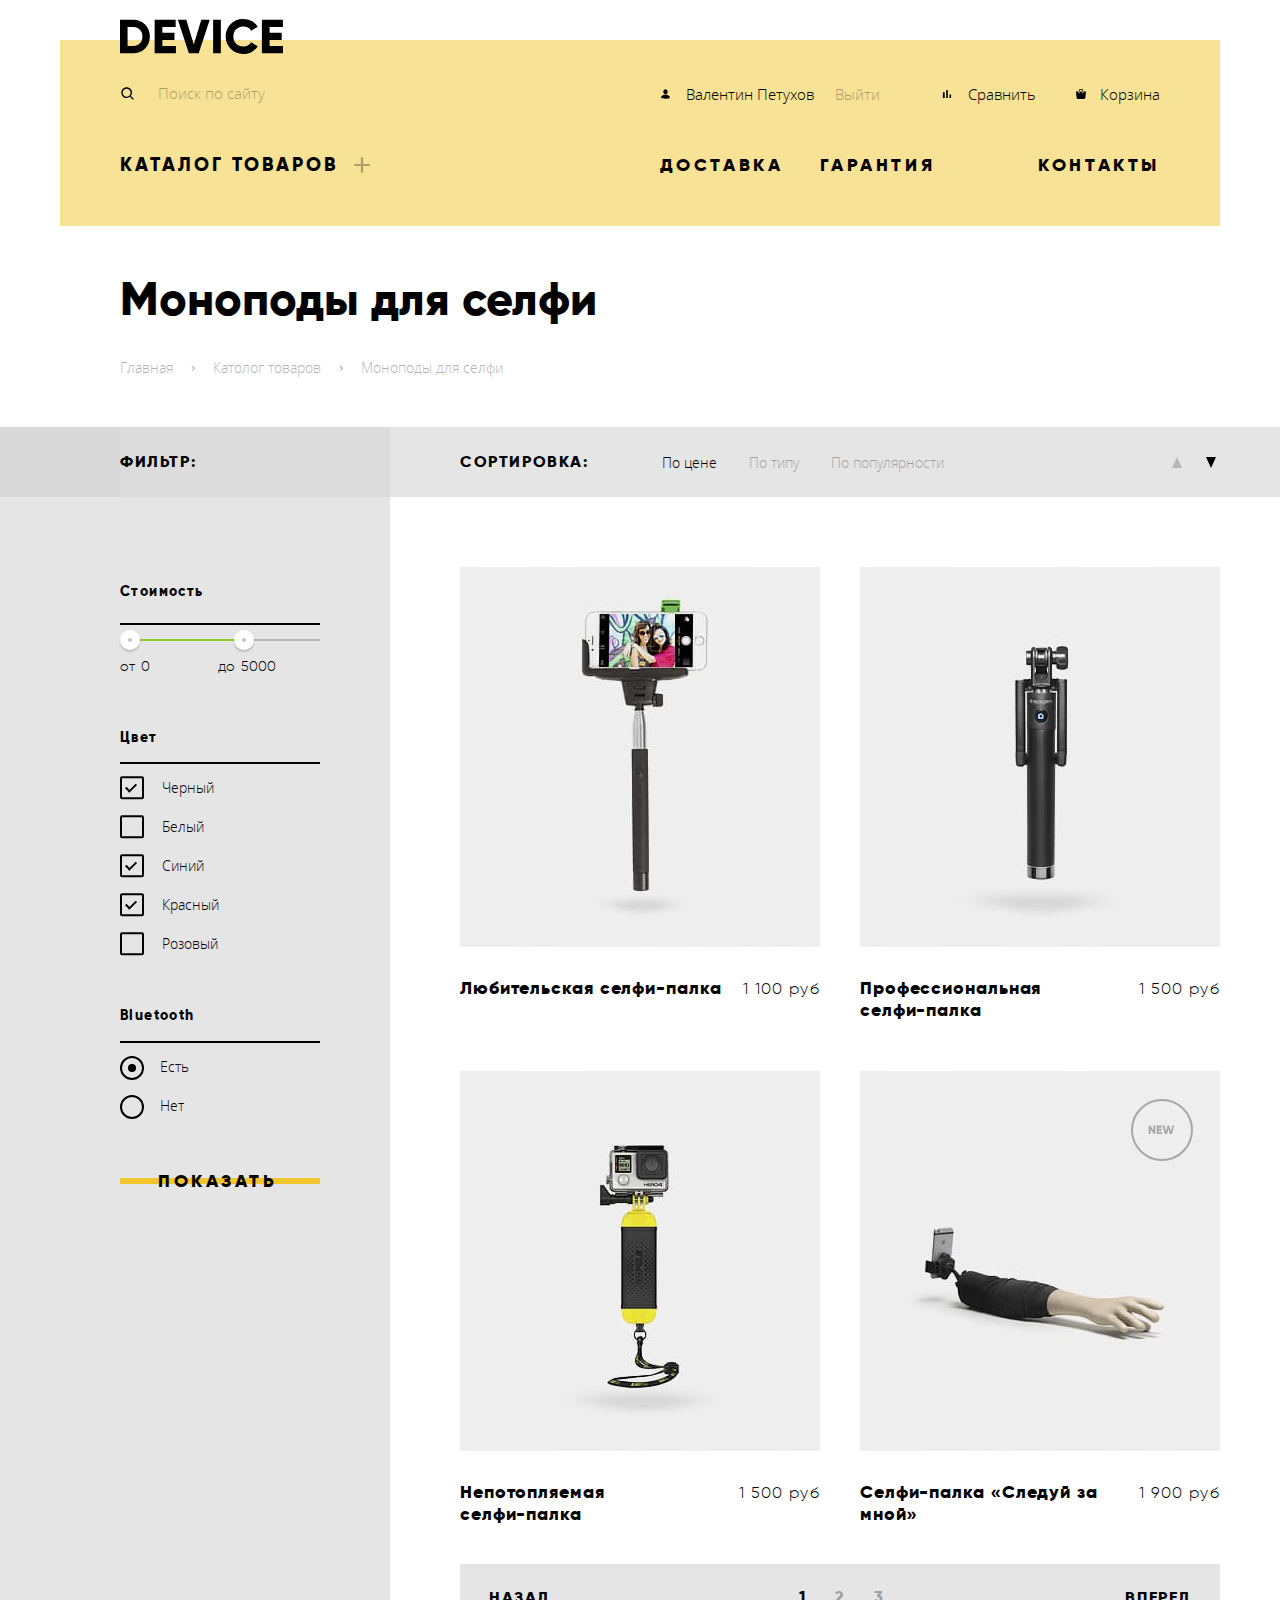
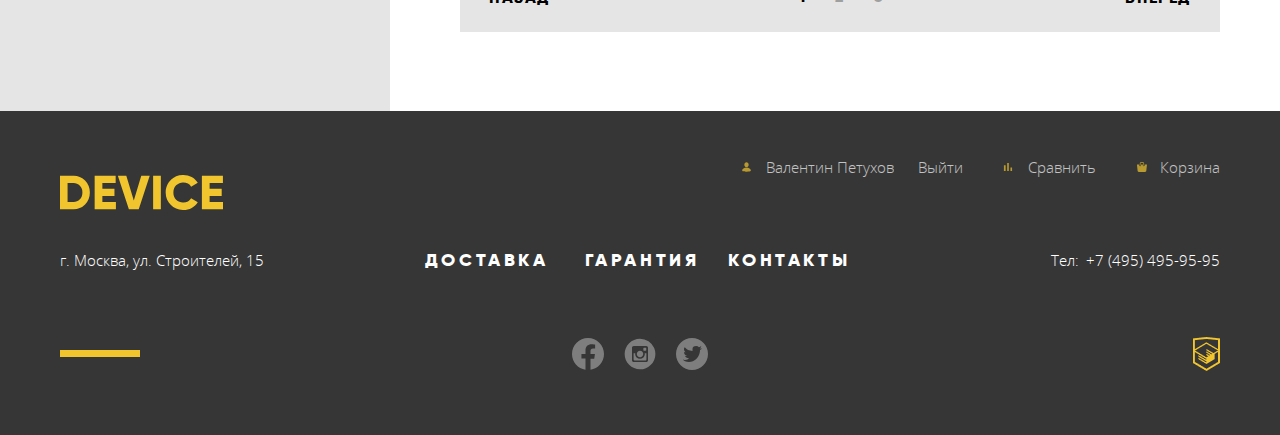
==== catalog.html @ 4c3abdbb "главный слайдер. исправлены замечания" ====
<!DOCTYPE html>
<html class="page" lang="ru">

<head>
  <meta charset="utf-8" />
  <title>HTML Academy: Девайс - Каталог</title>
  <link href="css/normalize.css" rel="stylesheet" />
  <link href="css/style.css" rel="stylesheet" />
</head>

<body class="page__body">
  <!--HEADER-->
  <header class="header">
    <div class="container container--yellow">
      <div class="header__logo">
        <a href="index.html">
          <svg width="163" height="35">
            <use xlink:href="img/sprite.svg#logo"></use>
          </svg>
        </a>
      </div>
      <div class="header__row header-row">
        <form action="https://echo.htmlacademy.ru/" method="post" class="header__search">
          <svg width="16" height="16">
            <use xlink:href="img/sprite.svg#search"></use>
          </svg>
          <input class="search__input" type="text" placeholder="Поиск по сайту" />
          <button type="submit" class="search__button">Найти</button>
        </form>
        <ul class="header__panel user-panel">
          <li class="user-panel__item user-panel__item--active">
            <a class="user-panel__link" href="profile.html">
              <svg width="13" height="14">
                <use xlink:href="img/sprite.svg#user"></use>
              </svg>
              Валентин Петухов
            </a>
            <a href="#" class="user-panel__link">Выйти</a>
          </li>
          <li class="user-panel__item">
            <a href="#" class="user-panel__link">
              <svg width="14" height="14">
                <use xlink:href="img/sprite.svg#compare"></use>
              </svg>
              Сравнить
            </a>
          </li>
          <li class="user-panel__item">
            <a href="#" class="user-panel__link">
              <svg width="10" height="10">
                <use xlink:href="img/sprite.svg#trush"></use>
              </svg>
              Корзина
            </a>
          </li>
        </ul>
      </div>
      <nav class="header__row header-navigation">
        <div class="header-navigation__menu">
          <a class="header-navigation__link navigation-contact" href="#">Каталог товаров
            <svg width="22" height="22">
              <use xlink:href="img/sprite.svg#plus"></use>
            </svg>
          </a>
          <div class="header-navigation__submenu submenu container">
            <ul class="submenu__list">
              <li class="submenu__item">
                <a class="submenu__link" href="#">Виртуальная реальность</a>
              </li>
              <li class="submenu__item">
                <a class="submenu__link" href="#">Моноподы для селфи</a>
              </li>
              <li class="submenu__item">
                <a class="submenu__link" href="#">Экшн-камеры</a>
              </li>
            </ul>
            <ul class="submenu__list">
              <li class="submenu__item">
                <a class="submenu__link" href="#">Фитнесс-браслеты</a>
              </li>
              <li class="submenu__item">
                <a class="submenu__link" href="#">Умные часы</a>
              </li>
            </ul>
            <ul class="submenu__list">
              <li class="submenu__item">
                <a class="submenu__link" href="#">Квадрактоптеры</a>
              </li>
            </ul>
          </div>
        </div>
        <ul class="header-navigation__list">
          <li class="header-navigation__item">
            <a class="header-navigation__link" href="#">Доставка</a>
          </li>
          <li class="header-navigation__item">
            <a class="header-navigation__link" href="#">Гарантия</a>
          </li>
          <li class="header-navigation__item">
            <a class="header-navigation__link" href="#">Контакты</a>
          </li>
        </ul>
      </nav>
    </div>
  </header>
  <!--MAIN-->
  <main class="main">
    <section class="main__header catalog-header">
      <div class="container">
        <h1 class="catalog-header__title">Моноподы для селфи</h1>
        <ul class="catalog-header__breadcrumbs breadcrumbs">
          <li class="breadcrumbs__item">
            <a href="#">Главная</a>
          </li>
          <li class="breadcrumbs__item">
            <a href="#">Католог товаров</a>
          </li>
          <li class="breadcrumbs__item">
            <a>Моноподы для селфи</a>
          </li>
        </ul>
      </div>
    </section>
    <section class="main__filters filters-header">
      <div class="container filters-header__wrapper">
        <div class="filters-header__title">
          <h2>Фильтр:</h2>
        </div>
        <div class="filters-header__options catalog-options">
          <h2 class="catalog-options__title">Сортировка:</h2>
          <ul class="catalog-options__list">
            <li class="catalog-options__item catalog-options__item--active">
              <a>По цене</a>
            </li>
            <li class="catalog-options__item">
              <a href="#">По типу</a>
            </li>
            <li class="catalog-options__item">
              <a href="#">По популярности</a>
            </li>
          </ul>
          <!--Стрелки-->
          <div class="catalog-options__rows">
            <a class="catalog-options__arrow catalog-options__arrow--up"> </a>
            <a href="#" class="catalog-options__arrow catalog-options__arrow--down catalog-options__arrow--active">
            </a>
          </div>
        </div>
      </div>
    </section>
    <section class="main__catalog catalog">
      <div class="container catalog__wrapper">
        <div class="catalog__filters filters">
          <!-- форма фильтра -->
          <form action="https://echo.htmlacademy.ru/" method="post" class="filters__form">
            <fieldset class="filters__price filter-price">
              <legend class="filter-price__title">Стоимость</legend>
              <div class="filter-price__range range">
                <div class="range__scale">
                  <div class="range__bar"></div>
                </div>
                <div class="range__toggle range__toggle--min"></div>
                <div class="range__toggle range__toggle--max"></div>
              </div>
              <div class="filter-price__price price">
                <label class="price__control price__control--min">
                  от <input type="text" name="min-price" value="0" /></label>
                <label class="price__control price__control--max">
                  до <input type="text" name="max-price" value="5000" /></label>
              </div>
            </fieldset>

            <fieldset class="filters__colors filter-colors">
              <legend class="filter-colors__title">Цвет</legend>
              <ul class="filter-colors__list">
                <li class="filter-colors__item">
                  <label for="black-color" class="filter-colors__control">
                    <input type="checkbox" id="black-color" name="color" value="black"
                      class="visually-hidden filters-colors__checkbox" checked />
                    <span class="filters-colors__tick"></span>
                    Черный
                  </label>
                </li>
                <li class="filter-colors__item">
                  <label for="white-color" class="filter-colors__control">
                    <input type="checkbox" id="white-color" name="color" value="white"
                      class="visually-hidden filters-colors__checkbox" />
                    <span class="filters-colors__tick"></span>
                    Белый
                  </label>
                </li>
                <li class="filter-colors__item">
                  <label for="blue-color" class="filter-colors__control">
                    <input type="checkbox" id="blue-color" name="color" value="blue"
                      class="visually-hidden filters-colors__checkbox" checked />
                    <span class="filters-colors__tick"></span>
                    Синий
                  </label>
                </li>
                <li class="filter-colors__item">
                  <label for="red-color" class="filter-colors__control">
                    <input type="checkbox" id="red-color" name="color" value="red"
                      class="visually-hidden filters-colors__checkbox" checked />
                    <span class="filters-colors__tick"></span>
                    Красный
                  </label>
                </li>
                <li class="filter-colors__item">
                  <label for="pink-color" class="filter-colors__control">
                    <input type="checkbox" id="pink-color" name="color" value="pink"
                      class="visually-hidden filters-colors__checkbox" />
                    <span class="filters-colors__tick"></span>
                    Розовый
                  </label>
                </li>
              </ul>
            </fieldset>
            <fieldset class="filters__bluetooth filter-bluetooth">
              <legend class="filter-bluetooth__title">Bluetooth</legend>
              <ul class="filter-bluetooth__list">
                <li class="filter-bluetooth__item">
                  <input type="radio" id="bluetooth-yes" name="bluetooth"
                    class="filter-bluetooth__radio visually-hidden" value="bluetooth" checked />
                  <label for="bluetooth-yes">Есть</label>
                </li>
                <li class="filter-bluetooth__item">
                  <input type="radio" id="bluetooth-no" name="bluetooth" class="filter-bluetooth__radio visually-hidden"
                    value="no-bluetooth" />
                  <label for="bluetooth-no">Нет</label>
                </li>
              </ul>
            </fieldset>
            <button type="submit" class="filters__button">
              Показать
            </button>
          </form>
        </div>
        <div class="catalog__devices">
          <div class="catalog__panel">
            <ul class="catalog__list">
              <li class="catalog__item catalog-item">
                <div class="catalog-item__stuff">
                  <img src="img/catalog-1.jpg" width="360" height="380" alt="Любительская селфи-палка" />
                  <div class="catalog-item__menu item-menu">
                    <a href="#" class="item-menu__adding">
                      В корзину
                    </a>
                    <a href="#" class="item-menu__compare">Добавить к сравнению</a>
                  </div>
                  <div class="catalog-item__new visually-hidden">
                    <svg width="62" height="62" fill="#f0c52e">
                      <use xlink:href="img/sprite.svg#new"></use>
                    </svg>
                  </div>
                </div>
                <div class="catalog-item__info">
                  <h3 class="catalog-item__title">
                    <a href="#">Любительская селфи-палка</a>
                  </h3>
                  <p class="catalog-item__price">1 100 руб</p>
                </div>
              </li>
              <li class="catalog__item catalog-item">
                <div class="catalog-item__stuff">
                  <img src="img/catalog-2.jpg" width="360" height="380" alt="Профессиональнаяселфи-палка" />
                  <div class="catalog-item__menu item-menu">
                    <a href="#" class="item-menu__adding">
                      В корзину
                    </a>
                    <a href="#" class="item-menu__compare">Добавить к сравнению</a>
                  </div>
                  <div class="catalog-item__new visually-hidden">
                    <svg width="62" height="62" fill="#f0c52e">
                      <use xlink:href="img/sprite.svg#new"></use>
                    </svg>
                  </div>
                </div>
                <div class="catalog-item__info">
                  <h3 class="catalog-item__title">
                    <a href="#">
                      Профессиональная<br>
                      селфи-палка
                    </a>
                  </h3>
                  <p class="catalog-item__price">1&nbsp;500&nbsp;руб</p>
                </div>
              </li>
              <li class="catalog__item catalog-item">
                <div class="catalog-item__stuff">
                  <img src="img/catalog-3.jpg" width="360" height="380" alt="Непотопляемая селфи-палка" />
                  <div class="catalog-item__menu item-menu">
                    <a href="#" class="item-menu__adding">
                      В корзину
                    </a>
                    <a href="#" class="item-menu__compare">Добавить к сравнению</a>
                  </div>
                  <div class="catalog-item__new visually-hidden">
                    <svg width="62" height="62" fill="#f0c52e">
                      <use xlink:href="img/sprite.svg#new"></use>
                    </svg>
                  </div>
                </div>
                <div class="catalog-item__info">
                  <h3 class="catalog-item__title">
                    <!--марджина не хватит чтобы корректно перенести все надписи-->
                    <a href="#">
                      Непотопляемая<br>
                      селфи-палка
                    </a>
                  </h3>
                  <p class="catalog-item__price">1&nbsp;500&nbsp;руб</p>
                </div>
              </li>
              <li class="catalog__item catalog-item">
                <div class="catalog-item__stuff">
                  <img src="img/catalog-4.jpg" width="360" height="380" alt="Селфи-палка «Следуй за мной»" />
                  <div class="catalog-item__menu item-menu">
                    <a href="#" class="item-menu__adding">
                      В корзину
                    </a>
                    <a href="#" class="item-menu__compare">Добавить к сравнению</a>
                  </div>
                  <div class="catalog-item__new">
                    <svg width="62" height="62" fill="#f0c52e">
                      <use xlink:href="img/sprite.svg#new"></use>
                    </svg>
                  </div>
                </div>
                <div class="catalog-item__info">
                  <h3 class="catalog-item__title">
                    <a href="#">Селфи-палка «Следуй за мной»</a>
                  </h3>
                  <p class="catalog-item__price">1&nbsp;900&nbsp;руб</p>
                </div>
              </li>
            </ul>
            <div class="catalog__pagination pagination">
              <a class="pagination__button">Нaзад</a>
              <ul class="pagination__list">
                <li class="pagination__item pagination__item--current">
                  <a>1</a>
                </li>
                <li class="pagination__item">
                  <a href="#">2</a>
                </li>
                <li class="pagination__item">
                  <a href="#">3</a>
                </li>
              </ul>
              <a href="#" class="pagination__button pagination__button--next">Вперед</a>
              <!--pagination__button--next - этот класс означает, что у нас есть возможность переключить пагинацию в этом направлении-->
            </div>
          </div>
        </div>
      </div>
    </section>
  </main>
  <!--FOOTER-->
  <footer class="footer">
    <div class="container">
      <div class="footer__row">
        <a href="index.html" class="footer__logo">
          <svg width="163" height="35" fill="#f0c52e">
            <use xlink:href="img/sprite.svg#logo"></use>
          </svg>
        </a>
        <ul class="footer__panel footer-panel">
          <li class="footer-panel__item">
            <a href="#">
              <svg width="13" height="14" fill="#f0c52e">
                <use xlink:href="img/sprite.svg#user"></use>
              </svg>
              Валентин Петухов
            </a>
          </li>
          <li class="footer-panel__item">
            <a href="#">Выйти</a>
          </li>
          <li class="footer-panel__item">
            <a href="#">
              <svg width="14" height="14" fill="#f0c52e">
                <use xlink:href="img/sprite.svg#compare"></use>
              </svg>
              Сравнить
            </a>
          </li>
          <li class="footer-panel__item">
            <a href="#">
              <svg width="10" height="10" fill="#f0c52e">
                <use xlink:href="img/sprite.svg#trush"></use>
              </svg>
              Корзина
            </a>
          </li>
        </ul>
      </div>
      <div class="footer__row">
        <address class="footer__address">
          г. Москва, ул. Строителей, 15
        </address>
        <nav class="footer__navigation footer-navigation">
          <ul class="footer-navigation__list">
            <li class="footer-navigation__item">
              <a href="#">Доставка</a>
            </li>
            <li class="footer-navigation__item">
              <a href="#">Гарантия</a>
            </li>
            <li class="footer-navigation__item">
              <a href="#">Контакты</a>
            </li>
          </ul>
        </nav>
        <span class="footer__tel">Teл:
          <!--Нужен span, иначе слово "Тел:" не подагнать в пиксель-->
          <a href="tel:+74954959595">+7 (495) 495-95-95 </a>
        </span>
      </div>
      <div class="footer__row">
        <ul class="footer__socials footer-socials">
          <li class="footer-socials__item">
            <a href="#">
              <svg width="32" height="32">
                <use xlink:href="img/sprite.svg#facebook"></use>
              </svg>
            </a>
          </li>
          <li class="footer-socials__item">
            <a href="#">
              <svg width="32" height="32">
                <use xlink:href="img/sprite.svg#instagram"></use>
              </svg>
            </a>
          </li>
          <li class="footer-socials__item">
            <a href="#">
              <svg width="32" height="32">
                <use xlink:href="img/sprite.svg#twitter"></use>
              </svg>
            </a>
          </li>
        </ul>
        <a class="footer__academy" href="https://htmlacademy.ru/intensive/htmlcss">
          <img src="img/logo-academy.png" alt="Академия" />
        </a>
      </div>
    </div>
  </footer>
</body>

</html>
---- css/style.css ----
/*Fonts*/
@font-face {
  font-family: "Gilroy";
  font-style: normal;
  font-weight: 300;
  src: url("../fonts/gilroylight.woff2") format("woff2"),
    url("../fonts/gilroylight.woff") format("wooff");
}

@font-face {
  font-family: "Gilroy";
  font-style: normal;
  font-weight: 800;
  src: url("../fonts/gilroyextrabold.woff2") format("woff2"),
    url("../fonts/gilroyextrabold.woff") format("woff");
}

@font-face {
  font-family: "Open Sans";
  font-style: normal;
  font-weight: 300;
  src: url("../fonts/opensanslight.woff2") format("woff2"),
    url("../fonts/opensanslight.woff") format("woff");
}
/*End Fonts*/

:root {
  --basic-black: #000000;
  --basic-dark-grey: #363636;
  --basic-medium-grey: #464646;
  --basic-grey: #7e7e7e;
  --basic-light-grey: #e5e5e5;
  --basic-white: #ffffff;

  --additional-opacity-white: rgba(255, 255, 255, 0.3);

  --additional-yellow: #f0c52e;
  --additional-light-yellow: #f7e296;
  --additional-green: #91c92f;
  --additional-dark-grey: #d9d9d9;
  --aditional-grey: #dcdcdc;
  --aditional-light-grey: #eeeeee;
  --special-light-grey: rgba(238, 238, 238, 0.7);
  --aditional-modal-grey: #f2f2f2;
  --aditional-button-black: rgba(0, 0, 0, 0.3);
  --special-bar-color: rgba(0, 0, 0, 0.2);
  --special-from-color: #eaeaea;

  --status-pink: #f6dada;
}

*,
*::before,
*::after {
  box-sizing: border-box;
}

.page {
  height: 100%;
}

body {
  margin: 0;
  padding: 0;
  font-family: "Open Sans", "Arial", sans-serif;
  font-size: 15px;
  font-weight: 300;
  line-height: 20px;
  color: var(--basic-black);
}

.page__body {
  min-height: 100%;
  display: grid;
  grid-template-rows: min-content 1fr min-content;
  align-content: start;
}

.container {
  width: 1160px;
  margin: 0 auto;
}

a {
  text-decoration: none;
}

img {
  max-width: 100%;
  height: auto;
}

/*Класс для скрытие элементов*/
.visually-hidden {
  clip: rect(0 0 0 0);
  clip-path: inset(50%);
  height: 1px;
  overflow: hidden;
  position: absolute;
  white-space: nowrap;
  width: 1px;
}

/*Header style*/
.container--yellow {
  background: linear-gradient(
    to bottom,
    var(--basic-white) 10%,
    var(--additional-light-yellow) 10%,
    var(--additional-light-yellow) 70%
  );
}

.header {
  margin-top: 19px;
}

.header .container {
  width: 1160px;
  padding: 0 60px;
}

.header__logo {
  margin-bottom: 26px;
}

.header__logo a:hover {
  opacity: 0.6;
}

.header__logo a:active {
  opacity: 0.3;
}

.header__row {
  display: flex;
  justify-content: space-between;
  padding-bottom: 36px;
}

.header__search {
  display: flex;
  justify-content: center;
  align-items: center;
  position: relative;
}

.header__search svg {
  position: absolute;
  left: 0;
  top: 2px;
}

.search__input {
  border: none;
  padding-left: 38px;
  padding-bottom: 14px;
  width: 356px;
  outline: none;
  border-bottom: 2px solid transparent;
  background-color: transparent;
}

.search__input:focus {
  border-bottom: 2px solid var(--basic-black);
}

.search__input:focus ~ .search__button {
  pointer-events: auto;
  display: block;
}

.search__input::placeholder {
  color: var(--basic-black);
  opacity: 0.3;
}

.search__input:hover::placeholder {
  opacity: 0.6;
}

.search__button {
  outline: none;
  margin: 0;
  border: 2px solid var(--basic-black);
  padding: 15px;
  text-transform: uppercase;
  background: inherit;
  display: none;
  pointer-events: none;
  position: absolute;
  top: -17px;
  right: -83px;
}

.search__button:hover {
  background: var(--basic-black);
  display: block;
  color: var(--basic-white);
}

.search__button:active {
  color: var(--additional-opacity-white);
}

.header-navigation {
  padding-bottom: 50px;
}

.header-navigation__submenu {
  position: absolute;
  top: 20px;
  left: -60px;
  display: flex;
  width: 1100px;
  display: none;
  z-index: 10;
  background-color: var(--additional-light-yellow);
}

.submenu:hover {
  display: flex;
}

.header-navigation__submenu ul {
  list-style: none;
  padding: 20px 0 0;
  margin: 0 63px 0 0;
}

.submenu__item {
  margin-bottom: 20px;
}

.submenu__link {
  text-decoration: none;
  color: var(--basic-black);
}

.header-navigation__submenu a:hover {
  opacity: 0.6;
}

.header-navigation__submenu a:active {
  opacity: 0.3;
}

.header__row--mainpage {
  padding-bottom: 36px;
}

.header__panel,
.header-navigation__list {
  list-style: none;
  display: flex;
  margin: 0;
  padding: 0;
}

.header__panel a {
  color: var(--basic-black);
  display: flex;
  justify-content: center;
  align-items: center;
}

.header__panel svg {
  margin-right: 14px;
}

.header-navigation__menu {
  position: relative;
}

.header-navigation__menu svg {
  margin-left: 13px;
}

.header-navigation__item:nth-child(2) {
  margin-left: 37px;
  margin-right: 103px;
}

.header__panel a:hover,
.header-navigation__list a:hover {
  opacity: 0.6;
}

.header-navigation__link:hover {
  opacity: 0.6;
}

.navigation-contact:hover ~ .submenu {
  display: flex;
}

.header__panel a:active,
.header-navigation__list a:active,
.header-navigation__menu a:active {
  opacity: 0.3;
}

.user-panel__item:nth-child(2) {
  margin-right: 40px;
  margin-left: 60px;
}

.user-panel__item--active {
  display: flex;
  padding-bottom: 14px;
}

.user-panel__item--active .user-panel__link:last-child {
  opacity: 0.3;
  margin-left: 21px;
}

.user-panel__item--login {
  min-width: 404px;
  padding-left: 30px;
}

.header-navigation__list a {
  color: var(--basic-black);
  font-family: "Gilroy", "Arial", sans-serif;
  font-weight: 800;
  font-size: 18px;
  line-height: 22px;
  letter-spacing: 0.2em;
  text-transform: uppercase;
}

.header-navigation__link {
  font-family: "Gilroy", "Arial", sans-serif;
  font-weight: 800;
  font-size: 19px;
  line-height: 22px;
  letter-spacing: 3px;
  text-transform: uppercase;
  color: inherit;
  display: flex;
}

/*main styles*/

/*slider*/

.main__slider {
  margin-bottom: 114px;
  position: relative;
}

.main__slider::before {
  content: "";
  position: absolute;
  display: block;
  width: 100px;
  height: 8px;
  background: var(--basic-white);
  right: 40%;
  top: 33px;
  transform: translateX(4px);
  z-index: 5;
}

.slider__number {
  font-family: "Gilroy", "Arial", sans-serif;
  font-weight: 800;
  font-size: 179px;
  line-height: 219px;
  color: var(--basic-white);
  background: transparent;
  position: absolute;
  right: 48px;
  top: -18px;
  z-index: 0;
}

.slider__wrapper {
  padding: 0 60px 0 30px;
  display: flex;
  justify-content: space-between;
  background: linear-gradient(
    to bottom,
    var(--additional-light-yellow) 26%,
    var(--basic-white) 26%,
    var(--basic-white) 70%
  );
}

.slider__item {
  position: relative;
  display: none;
}

.slider__item--active {
  display: block;
}

.slider__panel {
  width: 500px;
  padding-right: 28px;
  z-index: 4;
}

.slider__controls {
  display: flex;
  align-items: center;
  justify-content: space-between;
  margin-bottom: 47px;
}

.section-base {
  margin-bottom: 109px;
}

.slider__pic {
  width: 526px;
  height: 486px;
  display: flex;
  justify-content: center;
}

.slider__pic--stick {
  padding-right: 22px;
}

.slider__logo {
  font-family: "Gilroy", "Arial", sans-serif;
  font-weight: 800;
  font-size: 47px;
  line-height: 58px;
  padding-top: 92px;
  margin: 0 0 26px 0;
}

.slider__text {
  margin: 0 0 52px 0;
}

.slider__more {
  font-family: "Gilroy", "Arial", sans-serif;
  font-weight: 800;
  font-size: 18px;
  line-height: 22px;
  color: inherit;
  letter-spacing: 3.1px;
  text-transform: uppercase;
  padding: 10px 45px;
  background: linear-gradient(
    to bottom,
    var(--basic-white) 17px,
    var(--additional-yellow) 17px,
    var(--additional-yellow) 24px,
    var(--basic-white) 24px
  );
}

.slider__more:hover {
  background: var(--additional-yellow);
}

.slider__more:active {
  color: var(--aditional-button-black);
}

.slider-table__row th {
  font-family: "Gilroy", "Arial ", sans-serif;
  font-weight: 300;
  font-size: 13px;
  line-height: 15px;
  letter-spacing: 0.1em;
  text-align: left;
  padding-top: 14px;
}

.slider-table__row td {
  font-family: "Gilroy", "Arial", sans-serif;
  font-weight: 300;
  font-size: 36px;
  line-height: 42px;
  letter-spacing: 0.1em;
  text-align: left;
}

.slider-table__row th:not(:last-child),
.slider-table__row td:not(:last-child) {
  padding-right: 57px;
}

.slider__nav {
  display: flex;
  list-style: none;
  padding: 0;
  margin: 0;
  position: absolute;
  z-index: 10;
  bottom: 29%;
  transform: translate(-1px, 2px);
  right: 88px;
}

.slider-nav__item:not(:last-child) {
  margin-right: 17px;
}

.slider-nav__item a {
  display: flex;
  align-items: center;
  justify-content: center;
  width: 12px;
  height: 12px;
  border-radius: 8px;
  border: 1px var(--basic-black) solid;
  position: relative;
}

.slider-nav__item--active::before {
  content: "";
  transform: translate(50%, 50%);
  display: block;
  position: absolute;
  width: 6px;
  height: 6px;
  border-radius: 8px;
  border: 1px var(--basic-black) solid;
}

.main__popular {
  list-style: none;
  display: grid;
  grid-template-columns: repeat(6, 1fr);
  column-gap: 40px;
  margin: 0;
  padding: 0;
}

.popular-item__title {
  color: var(--basic-black);
  font-family: "Gilroy", "Arial", sans-serif;
  font-weight: 800;
  font-size: 18px;
  line-height: 22px;
  margin: 0;
}

.popular-item__pic {
  background: var(--additional-light-yellow);
  width: 160px;
  height: 160px;
  display: flex;
  margin-bottom: 38px;
  justify-content: center;
  align-items: center;
}

.main-popular__item:hover .popular-item__pic {
  background: var(--additional-yellow);
}

.popular-item__link {
  display: block;
}

.popular-item__link:active img {
  opacity: 0.3;
}

.popular-item__link:active .popular-item__title {
  opacity: 0.3;
}

.services {
  background: linear-gradient(
    to bottom,
    var(--basic-white) 10%,
    var(--basic-light-grey) 10%,
    var(--basic-light-grey) 70%
  );
}

.services__wrapper {
  display: flex;
  padding-bottom: 130px;
}

.services__item {
  display: flex;
}

.services__menu {
  list-style: none;
  margin: 0;
  padding: 15px 115px 0 0;
  position: relative;
}

.services__menu::after {
  display: block;
  content: "";
  position: absolute;
  height: 300px;
  width: 5px;
  transform: translateY(-100%);
  right: 110px;
  background: var(--basic-black);
}

.services-menu__item {
  margin-bottom: 25px;
  width: 277px;
}

.services-menu__item a {
  font-family: "Gilroy", "Arial", sans-serif;
  font-weight: 800;
  font-size: 18px;
  line-height: 22px;
  letter-spacing: 0.2em;
  text-transform: uppercase;
  color: inherit;
  display: flex;
  justify-content: center;
  position: relative;
  padding: 10px 0 9px 0;
  width: 160px;
  position: relative;
  background: linear-gradient(
    to bottom,
    transparent 16px,
    var(--additional-yellow) 16px,
    var(--additional-yellow) 24px,
    transparent 24px
  );
}

.services-menu__item a:hover {
  background: var(--additional-yellow);
}

.services-menu__item a:active {
  color: var(--additional-light-yellow);
  background: var(--basic-black);
}

.services-menu__item a:active::after {
  content: "";
  display: block;
  position: absolute;
  width: 118px;
  height: 41px;
  background: var(--basic-black);
  right: -1px;
  top: 0;
  transform: translateX(99%);
}

.services-menu__item--active {
  background-color: var(--basic-black);
}

.services-menu__item--active a {
  background: inherit;
  color: var(--additional-light-yellow);
}

.services-menu__item--active a:hover {
  background-color: var(--basic-black);
}

.services-menu__item--active a:active {
  color: var(--additional-light-yellow);
}

.services-item__title {
  font-family: "Gilroy", "Arial", sans-serif;
  font-weight: 800;
  font-size: 47px;
  line-height: 58px;
  letter-spacing: 0.2em;
}

.services-item__text {
  line-height: 28px;
  letter-spacing: 0.1em;
}

.partners {
  margin: 90px 0;
}

.main__partners {
  display: grid;
  list-style: none;
  padding: 0;
  grid-template-columns: 1fr 1fr 1fr 1fr;
  column-gap: 40px;
}

.partners__logo {
  filter: grayscale(100%);
  opacity: 0.3;
}

.partners__logo:hover {
  filter: none;
  opacity: 1;
}

/*information*/
.info {
  margin-bottom: 80px;
}

.info__wrapper {
  display: grid;
  grid-template-columns: 1fr 1fr;
  column-gap: 130px;
}

.info-about,
.info-contact {
  position: relative;
}

.info-about::before,
.info-contact::before {
  position: absolute;
  display: block;
  content: "";
  top: 0;
  width: 80px;
  height: 7px;
  background: var(--basic-black);
}

.info-about__title,
.info-contact__title {
  font-family: "Gilroy", "Arial", sans-serif;
  font-weight: 800;
  font-size: 47px;
  line-height: 58px;
  letter-spacing: 0.2em;
}

.info-about__text,
.info-contact__text {
  line-height: 28px;
  margin-bottom: 40px;
}

.info-about__list {
  list-style: none;
  padding: 0;
  margin-bottom: 50px;
}

.info-about__item::before {
  position: absolute;
  content: "";
  display: block;
  left: 0;
  width: 8px;
  height: 8px;
  border-radius: 6px;
  border: 2px var(--basic-light-grey) solid;
  transform: translateY(50%);
}

.info-about__item {
  font-family: "Gilroy", "Arial", sans-serif;
  font-weight: 800;
  font-size: 16px;
  line-height: 28px;
  position: relative;
  padding-left: 40px;
}

.info-about__item:not(:last-child) {
  margin-bottom: 30px;
}

.info-contact__map {
  margin-bottom: 50px;
  display: block;
  text-decoration: none;
  line-height: 0;
}

.info-about__more,
.info-contact__letter {
  font-family: "Gilroy", "Arial", sans-serif;
  font-weight: 800;
  font-size: 18px;
  line-height: 22px;
  letter-spacing: 0.2em;
  text-transform: uppercase;
  color: inherit;
  position: relative;
  padding: 10px 35px;
  display: flex;
  justify-content: center;
  max-width: 290px;
  background: linear-gradient(
    to bottom,
    var(--basic-white) 16px,
    var(--additional-yellow) 16px,
    var(--additional-yellow) 24px,
    var(--basic-white) 24px
  );
}

.info-about__more:hover,
.info-contact__letter:hover {
  background: var(--additional-yellow);
}

.info-about__more:active,
.info-contact__letter:active {
  color: var(--aditional-button-black);
}

/*Catalogue styles*/

.main__catalog {
  background: linear-gradient(
    to right,
    var(--basic-light-grey) 50%,
    var(--basic-light-grey) 50%,
    var(--basic-white) 50%
  );
}

.catalog__wrapper {
  display: flex;
}

.catalog__panel {
  background: var(--basic-white);
  padding-bottom: 79px;
}

.catalog__filters {
  padding-top: 86px;
}

.filters-header {
  background: linear-gradient(
    to right,
    var(--additional-dark-grey) 50%,
    var(--additional-dark-grey) 50%,
    var(--basic-light-grey) 50%
  );
}

.filters-header__wrapper {
  display: flex;
}

.catalog-header {
  margin-bottom: 50px;
}

.catalog-header .container {
  padding-left: 60px;
  padding-top: 44px;
}

.catalog-header__title {
  font-family: "Gilroy", "Arial", sans-serif;
  font-weight: 800;
  font-size: 47px;
  line-height: 58px;
  margin: 0;
}

.catalog-header__breadcrumbs {
  list-style: none;
  display: flex;
  margin: 29px 0 0;
  padding: 0;
}

.breadcrumbs__item {
  position: relative;
}

.breadcrumbs__item a {
  color: inherit;
  font-weight: 300;
  font-size: 14px;
  line-height: 19px;
  opacity: 0.3;
}

.breadcrumbs__item:not(:last-child) {
  margin-right: 18px;
}

.breadcrumbs__item:not(:last-child) a {
  margin-right: 22px;
}

.breadcrumbs__item:not(:last-child) a:hover {
  opacity: 0.6;
}

.breadcrumbs__item:not(:last-child) a:active {
  opacity: 0.1;
}

.breadcrumbs__item:not(:last-child) a::after {
  content: "";
  display: block;
  position: absolute;
  right: 0;
  width: 4px;
  height: 4px;
  color: var(--basic-black);
  top: 50%;
  border-top: 1px solid var(--basic-black);
  border-left: 1px solid var(--basic-black);
  transform: rotate(135deg) translateY(25%);
}

.breadcrumbs__item a:active::after {
  opacity: 1; /*TODO как скомбинировать active и after так, чтобы стрелка при ховере на ссылку не выделялась????*/
}

.breadcrumbs__item a:hover::after {
  opacity: 1; /*TODO как скомбинировать ховер и after так, чтобы стрелка при ховере на ссылку не выделялась????*/
}

.filters-header .container {
  padding-left: 60px;
}

.filters-header__title {
  background: var(--aditional-grey);
  display: flex;
  align-items: center;
  min-width: 270px; /*TODO Поясни почему мне нужно тут ставить min.
  я не понимаю, почему просто width:270 не работает(ширина меньше 270 будет)*/
}

.filters-header__title h2 {
  font-family: "Gilroy", "Arial", sans-serif;
  font-weight: 800;
  font-size: 16px;
  line-height: 20px;
  letter-spacing: 0.1em;
  text-transform: uppercase;
  margin: 0;
}

.filters__form {
  width: 270px;
}

.filters__form fieldset {
  padding: 0;
  margin: 0;
  border: none;
  position: relative;
}

.filters__form fieldset::before {
  position: absolute;
  content: "";
  display: block;
  height: 2px;
  width: 200px;
  background: var(--basic-black);
  top: -16px;
}

fieldset.filters__price {
  margin-bottom: 53px;
}

fieldset.filters__colors {
  margin-bottom: 54px;
}

fieldset.filters__bluetooth {
  margin-bottom: 44px;
}

.filters__form legend {
  font-family: "Gilroy", "Arial", sans-serif;
  font-weight: 800;
  font-size: 14px;
  line-height: 17px;
  letter-spacing: 0.1em;
}

.filter-price__title {
  margin-bottom: 39px;
}

.filter-colors__title {
  margin-bottom: 32px;
}

.filter-price__range {
  position: relative;
  margin-bottom: 14px;
  width: 200px;
}

.range__scale {
  height: 2px;
  background-color: var(--special-bar-color);
}

.range__bar {
  height: 2px;
  width: 120px;
  background-color: var(--additional-green);
}

.range__toggle {
  box-sizing: content-box;
  position: absolute;
  top: -9px;
  width: 4px;
  height: 4px;
  border: 8px solid var(--basic-white);
  border-radius: 50%;
  background-color: #c4c4c4;
  cursor: pointer;
  box-shadow: 0px 2px 2px rgba(0, 0, 0, 0.18);
}

.range__toggle--min {
  left: 0px;
}

.range__toggle--max {
  left: 114px;
}

.price__control {
  font-family: "Gilroy", "Arial", sans-serif;
  font-size: 14px;
  line-height: 16px;
}

.price__control input[type="text"] {
  font-family: "Gilroy", "Arial", sans-serif;
  width: 40px;
  outline: none;
  height: 20px;
  font-size: 14px;
  line-height: 16px;
  color: black;
  background-color: inherit;
  border: none;
}

.price__control--max {
  margin-left: 35px;
}

.filters__form ul {
  padding: 0;
  margin: 0;
  list-style: none;
}

.filters__form li {
  line-height: 19px;
  font-size: 14px;
}

.filter-colors__item {
  padding-left: 42px;
}

.filter-bluetooth__item {
  padding-left: 40px;
}

.filter-colors__item:not(:last-child),
.filter-bluetooth__item:not(:last-child) {
  margin-bottom: 20px;
}

.filter-colors__item label {
  position: relative;
  cursor: pointer;
  user-select: none;
}

.filters-colors__checkbox + .filters-colors__tick {
  position: absolute;
  top: 4px;
  left: -42px;
  transform: translateY(-25%);
  height: 23px;
  width: 24px;
  border: 2px solid var(--basic-black);
  border-radius: 2px;
  background-color: inherit;
}

.filters-colors__checkbox:checked + .filters-colors__tick::before {
  content: "";
  position: absolute;
  top: 10px;
  left: 3px;
  height: 2px;
  width: 5px;
  transform: rotate(45deg);
  background-color: var(--basic-black);
}

.filters-colors__checkbox:checked + .filters-colors__tick::after {
  content: "";
  position: absolute;
  top: 9px;
  left: 5px;
  height: 2px;
  width: 11px;
  transform: rotate(-45deg);
  background-color: var(--basic-black);
}

.filters-colors__checkbox + .filters-colors__tick:hover,
.filters-colors__checkbox + .filters-colors__tick:hover {
  opacity: 0.6;
}

.filters-colors__checkbox + .filters-colors__tick:active,
.filters-colors__checkbox + .filters-colors__tick:checked:active {
  opacity: 1;
}

.filter-bluetooth__title {
  margin-bottom: 33px;
}

.filter-bluetooth__item label {
  position: relative;
  cursor: pointer;
  user-select: none;
}

.filter-bluetooth__radio + label::before {
  content: "";
  position: absolute;
  left: -40px;
  top: -1px;
  width: 24px;
  height: 24px;
  border: 2px solid var(--basic-black);
  border-radius: 50%;
}

.filter-bluetooth__radio:checked + label::after {
  content: "";
  position: absolute;
  top: 7px;
  left: -32px;
  width: 8px;
  height: 8px;
  background-color: var(--basic-black);
  border-radius: 50%;
}

.filter-bluetooth__radio:hover + label:hover {
  opacity: 0.6;
}

.filter-bluetooth__radio:active + label:active {
  opacity: 1;
}

.filter-bluetooth__radio:checked:active + label:active {
  opacity: 1;
}

.filter-bluetooth__radio:checked:hover + label:hover {
  opacity: 1;
}

.filters__button {
  color: inherit;
  font-family: "Gilroy", "Arial", sans-serif;
  font-weight: 800;
  font-size: 18px;
  line-height: 24px;
  letter-spacing: 3.5px;
  text-transform: uppercase;
  position: relative;
  border: none;
  background: inherit;
  padding: 0;
  outline: none;
  padding: 10px 43px 10px 38px;
  background: linear-gradient(
    to bottom,
    var(--basic-light-grey) 19px,
    var(--additional-yellow) 19px,
    var(--additional-yellow) 25px,
    var(--basic-light-grey) 25px
  );
}

.filters__button:hover {
  background: var(--additional-yellow);
}

.filters__button:active {
  color: var(--aditional-button-black);
}

.filters-header__options {
  background: var(--basic-light-grey);
  display: flex;
  width: 100%;
  padding: 25px 0 25px 70px;
}

.catalog .container {
  padding-left: 60px;
}

.catalog-options__title {
  font-family: "Gilroy", "Arial", sans-serif;
  font-weight: 800;
  font-size: 16px;
  line-height: 20px;
  letter-spacing: 0.1em;
  text-transform: uppercase;
  margin: 0;
}

.catalog-options__list {
  list-style: none;
  display: flex;
  margin: 0;
  margin-left: 73px;
  padding: 0;
}

.catalog-options__rows {
  display: flex;
  justify-content: flex-end;
  align-items: center;
  margin-left: auto;
  flex-grow: 1;
}

.catalog-options__rows a:hover {
  opacity: 0.4;
}

.catalog-options__rows a:active {
  opacity: 1;
}

.catalog-options__arrow {
  display: block;
  width: 0;
  height: 0;
  border-left: 5px solid transparent;
  border-right: 5px solid transparent;
  opacity: 0.2;
}

.catalog-options__arrow--up {
  border-bottom: 11px solid var(--basic-black);
  margin-right: 24px;
}

.catalog-options__arrow--down {
  border-top: 11px solid var(--basic-black);
  margin-right: 4px;
}

.catalog-options__item:not(:last-child) {
  margin-right: 32px;
}

.catalog-options__arrow--active {
  opacity: 1;
}

.catalog-options__item a {
  color: inherit;
  font-size: 14px;
  line-height: 19px;
  opacity: 0.3;
}

.catalog-options__item a:hover {
  opacity: 0.6;
}

.catalog-options__item a:active {
  opacity: 1;
}

.catalog-options__item--active a {
  opacity: 1;
}

.catalog-options__item--active a:hover {
  opacity: 1;
}

.catalog__list {
  list-style: none;
  display: grid;
  grid-template-columns: 1fr 1fr;
  column-gap: 40px;
  row-gap: 50px;
  margin: 0;
  padding: 70px 0 0 70px;
}

.catalog-item__stuff {
  position: relative;
  margin-bottom: 30px;
  line-height: 0;
}

.catalog-item__menu {
  background: var(--special-light-grey);
  padding-top: 30px;
  display: none;
  flex-direction: column;
  justify-content: center;
  align-items: center;
  position: absolute;
  top: 0;
  bottom: 0;
  width: 100%;
  height: 100%;
}

.catalog-item__stuff:hover .catalog-item__menu {
  /*opacity: 0.7;*/
  display: flex;
  transition: opacity 0.5s;
}

.catalog-item__info {
  display: flex;
  justify-content: space-between;
}

.catalog-item__title {
  margin: 0;
}

.catalog-item__new {
  position: absolute;
  top: 28px;
  right: 27px;
}

.catalog-item__title a {
  font-family: "Gilroy", "Arial", sans-serif;
  font-weight: 800;
  font-size: 18px;
  line-height: 22px;
  letter-spacing: 0.05em;
  color: inherit;
}

.catalog-item__price {
  font-family: "Gilroy", "Arial", sans-serif;
  font-weight: 300;
  font-size: 16px;
  line-height: 24px;
  letter-spacing: 1.3px;
  margin: 0 0 0 13px;
}

.catalog__pagination {
  background: var(--basic-light-grey);
  margin-left: 70px;
  margin-top: 39px;
  display: flex;
  align-items: center;
  justify-content: space-between;
}

.pagination__list {
  list-style: none;
  display: flex;
  margin: 0;
  padding: 20px 21px 23px 29px;
}

.pagination__item a,
.pagination__button {
  font-family: "Gilroy", "Arial", sans-serif;
  font-weight: 800;
  font-size: 16px;
  line-height: 20px;
  letter-spacing: 0.1em;
  text-transform: uppercase;
  color: inherit;
}

.pagination__button {
  /*TODO я тут вместо padding top/bottom хотел указать height 100%, чтобы расширить элемент. но это не работает, почему? */
  display: block;
  height: 100%;
  padding: 24px 29px;
}

.pagination__button--next:hover {
  background: var(--additional-dark-grey);
}

.pagination__button--next:active {
  color: var(--aditional-button-black);
}

.pagination__item:not(:last-child) {
  margin-right: 28px;
}

.pagination__item a {
  opacity: 0.3;
}

.pagination__item a:hover {
  opacity: 0.6;
}

.pagination__item a:active {
  opacity: 1;
}

.pagination__item--current a {
  opacity: 1;
}

.pagination__item--current a:hover {
  opacity: 1;
}

.pagination__item:first-child a {
  opacity: 1;
}

.pagination__item:last-child:hover {
  background: var(--additional-dark-grey);
}

.pagination__item:last-child a:active {
  opacity: 0.3;
}

.item-menu__adding {
  color: inherit;
  font-family: "Gilroy", "Arial", sans-serif;
  font-weight: 800;
  font-size: 18px;
  line-height: 22px;
  letter-spacing: 4px;
  text-transform: uppercase;
  display: block;
  margin-bottom: 12px;
  padding: 10px 36px 10px 34px;
  background: linear-gradient(
    to bottom,
    transparent 19px,
    var(--additional-yellow) 19px,
    var(--additional-yellow) 25px,
    transparent 25px
  );
}

.item-menu__adding:hover {
  background: var(--additional-yellow);
}

.item-menu__adding:active {
  color: var(--aditional-button-black);
}

.item-menu__compare {
  font-size: 13px;
  line-height: 18px;
  letter-spacing: 1.5px;
  color: inherit;
}

.item-menu__compare:hover {
  opacity: 0.6;
}

.item-menu__compare:active {
  opacity: 0.3;
}

/*footer styles*/
.footer {
  padding-top: 46px;
  padding-bottom: 60px;
  background: var(--basic-dark-grey);
}

.footer__row {
  display: flex;
  justify-content: space-between;
  align-items: center;
}

.footer__row:nth-child(2) {
  margin-top: 35px;
  margin-bottom: 66px;
}

.footer__row:last-child {
  justify-content: flex-end;
}

.footer__logo {
  padding-top: 17px;
  display: block;
}

.footer__logo a:hover {
  opacity: 0.6;
}

.footer__logo a:active {
  opacity: 0.3;
}

.footer__panel {
  list-style: none;
  display: flex;
  padding: 0 0 37px;
  margin: 0;
}

.footer-panel__item:nth-last-child(2) {
  margin-right: 41px;
  margin-left: 38px;
}

.footer-panel__item:nth-child(2) {
  margin-left: 24px;
}

.footer-panel__item a {
  color: var(--basic-white);
  opacity: 0.7;
  display: flex;
  align-items: center;
}

.footer-panel__item a:hover {
  opacity: 1;
}

.footer-panel__item a:active {
  opacity: 0.3;
}

.footer-panel__item svg {
  margin-right: 13px;
}

.footer__address {
  color: var(--basic-white);
  font-style: normal;
  display: flex;
  align-items: center;
}

.footer__socials {
  display: flex;
  justify-content: center;
  flex-grow: 1;
  list-style: none;
  padding: 0;
  margin: 0;
  position: relative;
}

.footer-socials__item:first-child {
  margin-left: 26px;
}

.footer-socials__item:not(:last-child) {
  margin-right: 20px;
}

.footer__socials::before {
  content: "";
  display: block;
  height: 7px;
  width: 80px;
  position: absolute;
  background-color: var(--additional-yellow);
  left: 0;
  top: 12px;
}

.footer-socials__item a {
  opacity: 0.6;
}

.footer-socials__item a:hover {
  opacity: 1;
}

.footer-socials__item a:active {
  opacity: 0.3;
}

.footer-navigation__list {
  list-style: none;
  display: flex;
  padding: 0;
  margin: 0 40px 0 0;
}

.footer-navigation__item:nth-child(2) {
  margin-left: 36px;
  margin-right: 29px;
}

.footer-navigation__item a {
  font-family: "Gilroy", "Arial", sans-serif;
  font-weight: 800;
  font-size: 18px;
  line-height: 22px;
  letter-spacing: 0.2em;
  text-transform: uppercase;
  color: var(--basic-white);
}

.footer-navigation__item a:hover {
  opacity: 0.6;
}

.footer-navigation__item a:active {
  opacity: 0.3;
}

.footer__tel {
  color: var(--basic-white);
  display: flex;
}

.footer__tel a {
  color: var(--basic-white);
  display: flex;
  align-items: center;
  padding-left: 7px;
}

.footer__academy {
  margin-right: 0;
}

.footer__academy:hover {
  opacity: 0.6;
}

.footer__academy:active {
  opacity: 0.3;
}

/*Modals*/

.modal-contact {
  display: flex;
  justify-content: center;
}

.modal-contact__form {
  display: flex;
  flex-direction: column;
  flex-wrap: wrap;
  justify-content: space-between;
}

.modal-contact__form label {
  color: var(--basic-black);
  font-family: "Gilroy", "Arial", sans-serif;
  font-weight: 800;
  font-size: 18px;
  line-height: 22px;
  margin-bottom: 10px;
}

.contact-form__row {
  display: flex;
  justify-content: space-between;
  margin-bottom: 35px;
}
.contact-form__name,
.contact-form__email,
.contact-form__inform {
  display: flex;
  flex-direction: column;
}

.contact-form__inform {
  margin-bottom: 55px;
}

.modal-contact__form input,
.modal-contact__form textarea {
  outline: none;
  border: none;
  background: var(--aditional-modal-grey);
  padding: 20px;
  font-style: normal;
  font-weight: normal;
  font-size: 14px;
  line-height: 19px;
  border: 2px solid transparent;
}

.modal-contact__form input {
  width: 360px;
}

.modal-contact__form textarea {
  resize: none;
  width: 760px;
}

.contact-form__button {
  color: inherit;
  font-family: "Gilroy", "Arial", sans-serif;
  font-weight: 800;
  width: 220px;
  font-size: 18px;
  line-height: 24px;
  letter-spacing: 3.5px;
  text-transform: uppercase;
  border: none;
  background: inherit;
  outline: none;
  padding: 10px 43px 10px 38px;
  background: linear-gradient(
    to bottom,
    var(--basic-white) 16px,
    var(--additional-yellow) 16px,
    var(--additional-yellow) 24px,
    var(--basic-white) 24px
  );
}

.contact-form__button:hover {
  background: var(--additional-yellow);
}

.contact-form__button:active span {
  color: var(--aditional-button-black);
}

.modal__map {
  position: fixed;
  display: none;
  width: 960px;
  height: 560px;
  left: 50%;
  top: 50%;
  margin-left: -480px;
  margin-top: -280px;
  box-shadow: 0px 10px 16px rgba(0, 0, 0, 0.15);
}

.modal__map--show {
  display: block;
}

.modal__contact {
  position: fixed;
  display: none;
  width: 958px;
  padding: 90px 100px;
  left: 50%;
  top: 50%;
  margin-left: -480px;
  margin-top: -275px;
  background-color: var(--basic-white);
  box-shadow: 0px 10px 16px rgba(0, 0, 0, 0.15);
}

.modal__contact--show {
  display: block;
}

.contact-form__email input:focus,
.contact-form__name input:focus,
.contact-form__inform textarea:focus {
  border: 2px solid var(--additional-yellow);
}

.contact-form__email input:hover,
.contact-form__name input:hover,
.contact-form__inform textarea:hover {
  background: var(--special-from-color);
}

/*TODO Почему значиние invalid - стоит по умолчанию. имею ввиду, что красится при открытии всегда в красный цвет. как исправить???*/
.contact-form__email input:invalid,
.contact-form__name input:invalid,
.contact-form__inform textarea:invalid {
  background: var(--status-pink);
}

.modal-map__cross,
.modal-contact__cross {
  position: absolute;
  width: 55px;
  height: 55px;
  background: var(--additional-yellow);
  opacity: 0.5;
  border: 0;
  border-radius: 29px;
  outline: none;
}

.modal-map__cross {
  top: 42px;
  right: 48px;
}

.modal-contact__cross {
  top: 22px;
  right: 22px;
}

.modal-map__cross:hover,
.modal-contact__cross:hover {
  opacity: 1;
}

.modal-map__cross:active,
.modal-contact__cross:active {
  opacity: 0.3;
}

.modal-contact__cross::before,
.modal-contact__cross::after {
  position: absolute;
  top: 11px;
  right: 26px;
  content: " ";
  height: 33px;
  width: 2px;
  background-color: var(--basic-white);
}

.modal-map__cross:before,
.modal-map__cross:after {
  position: absolute;
  top: 11px;
  right: 26px;
  content: " ";
  height: 33px;
  width: 2px;
  background-color: var(--basic-white);
}
.modal-map__cross:before,
.modal-contact__cross::before {
  transform: rotate(45deg);
}
.modal-map__cross:after,
.modal-contact__cross::after {
  transform: rotate(-45deg);
}
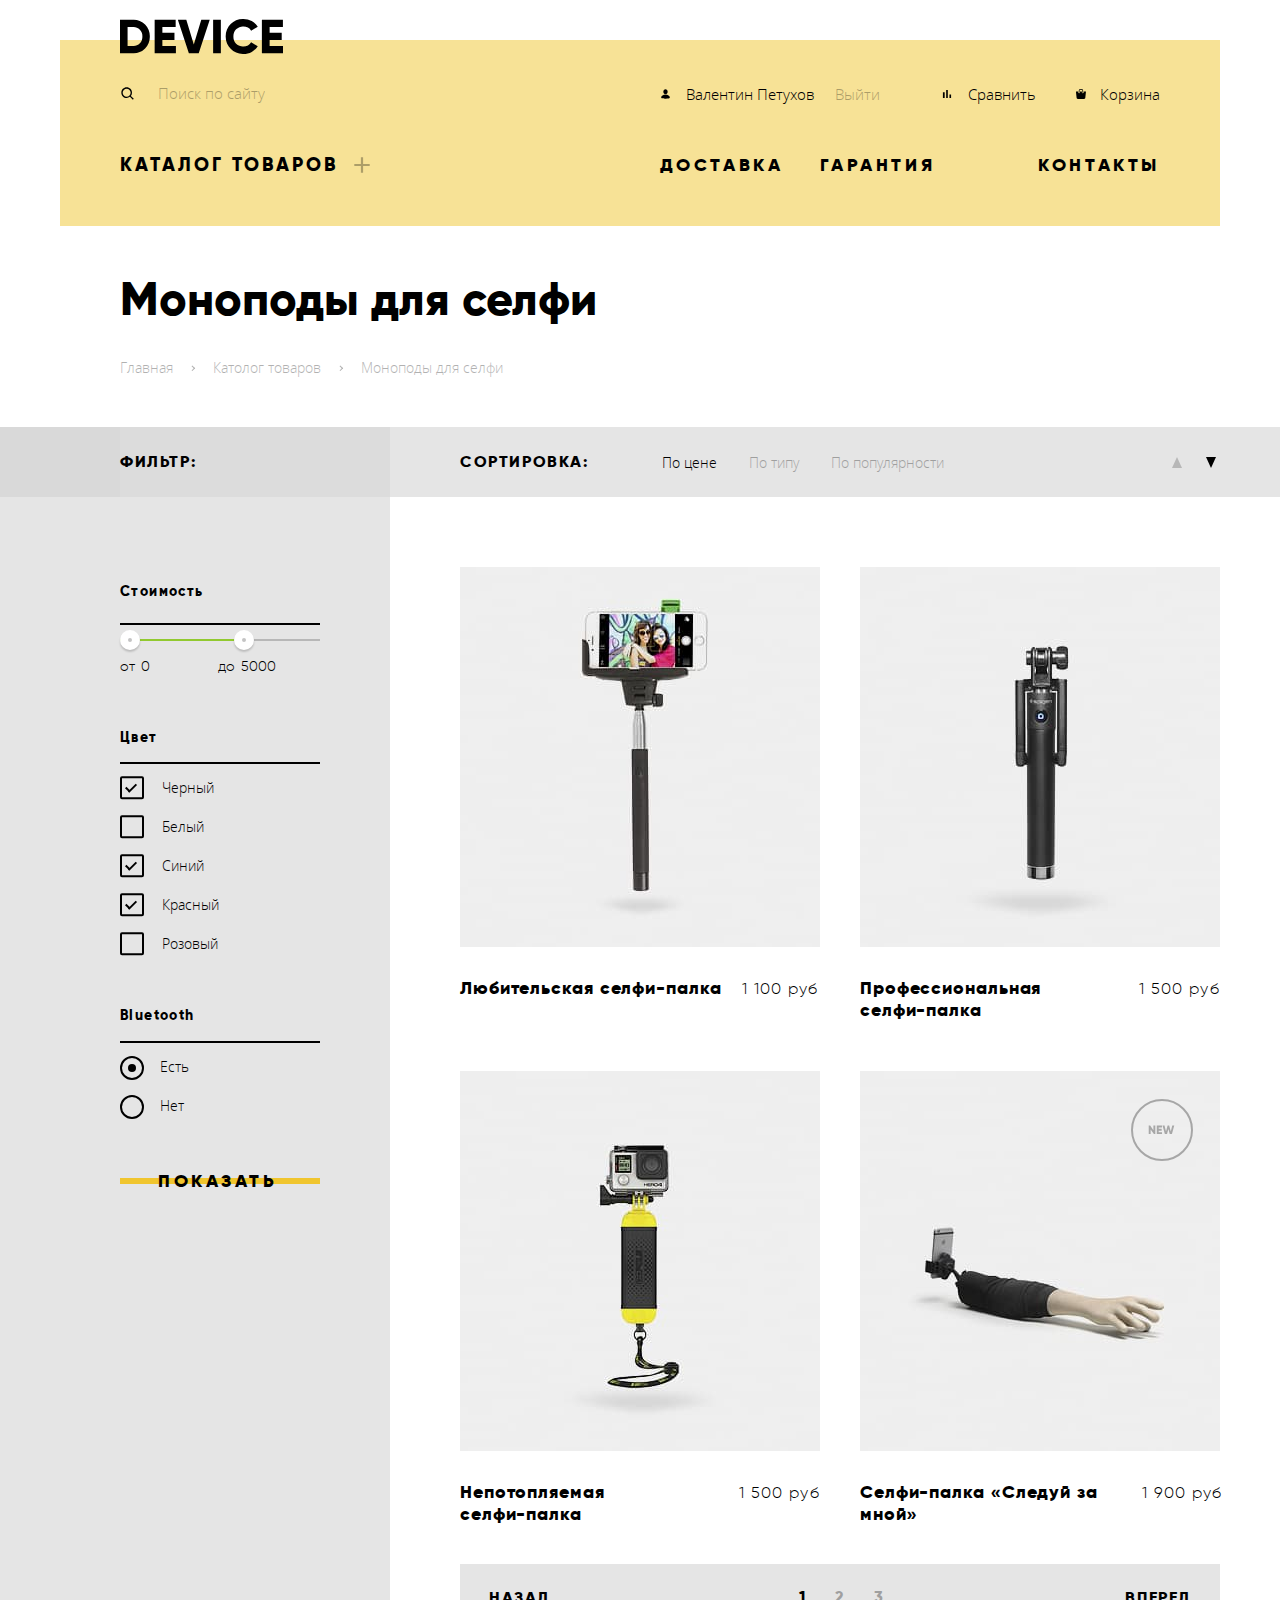
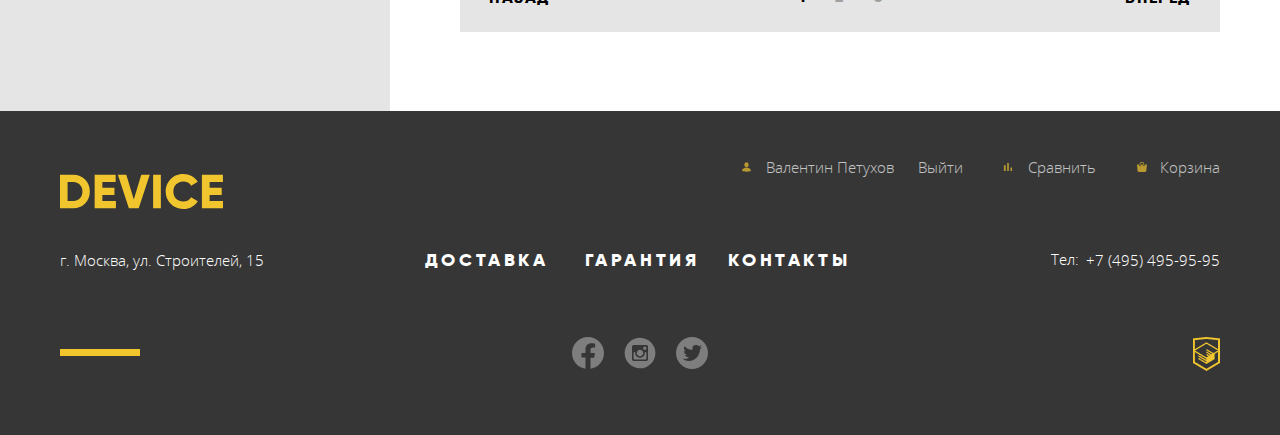
==== commit 7c998066: "исправлены замечания от наставника" ====
--- a/catalog.html
+++ b/catalog.html
@@ -419,21 +419,21 @@
       <div class="footer__row">
         <ul class="footer__socials footer-socials">
           <li class="footer-socials__item">
-            <a href="#">
+            <a href="#" aria-label="facebook">
               <svg width="32" height="32">
                 <use xlink:href="img/sprite.svg#facebook"></use>
               </svg>
             </a>
           </li>
           <li class="footer-socials__item">
-            <a href="#">
+            <a href="#" aria-label="instagram">
               <svg width="32" height="32">
                 <use xlink:href="img/sprite.svg#instagram"></use>
               </svg>
             </a>
           </li>
           <li class="footer-socials__item">
-            <a href="#">
+            <a href="#" aria-label="twitter">
               <svg width="32" height="32">
                 <use xlink:href="img/sprite.svg#twitter"></use>
               </svg>
--- a/css/style.css
+++ b/css/style.css
@@ -23,6 +23,42 @@
     url("../fonts/opensanslight.woff") format("woff");
 }
 /*End Fonts*/
+
+/*animations*/
+@keyframes bounce {
+  0% {
+    transform: translateX(-2000px);
+  }
+  70% {
+    transform: translateX(30px);
+  }
+  90% {
+    transform: translateX(-10px);
+  }
+  100% {
+    transform: translateX(0);
+  }
+}
+
+@keyframes shake {
+  0%,
+  100% {
+    transform: translateX(0);
+  }
+  10%,
+  30%,
+  50%,
+  70%,
+  90% {
+    transform: translateX(-20px);
+  }
+  20%,
+  40%,
+  60%,
+  80% {
+    transform: translateX(20px);
+  }
+}
 
 :root {
   --basic-black: #000000;
@@ -141,7 +177,6 @@
 .header__search {
   display: flex;
   justify-content: center;
-  align-items: center;
   position: relative;
 }
 
@@ -191,6 +226,7 @@
   position: absolute;
   top: -17px;
   right: -83px;
+  cursor: pointer;
 }
 
 .search__button:hover {
@@ -224,12 +260,12 @@
 
 .header-navigation__submenu ul {
   list-style: none;
-  padding: 20px 0 0;
-  margin: 0 63px 0 0;
-}
-
-.submenu__item {
-  margin-bottom: 20px;
+  padding: 32px 0 0;
+  margin: 0 63px 42px 0;
+}
+
+.submenu__item:not(:last-child) {
+  margin-bottom: 16px;
 }
 
 .submenu__link {
@@ -346,7 +382,7 @@
 /*slider*/
 
 .main__slider {
-  margin-bottom: 114px;
+  margin-bottom: 113px;
   position: relative;
 }
 
@@ -411,7 +447,7 @@
 }
 
 .section-base {
-  margin-bottom: 109px;
+  margin-bottom: 141px;
 }
 
 .slider__pic {
@@ -535,6 +571,10 @@
   padding: 0;
 }
 
+.main-popular__item {
+  margin-bottom: 10px;
+}
+
 .popular-item__title {
   color: var(--basic-black);
   font-family: "Gilroy", "Arial", sans-serif;
@@ -544,26 +584,85 @@
   margin: 0;
 }
 
-.popular-item__pic {
-  background: var(--additional-light-yellow);
+.popular-item__link {
+  display: block;
+  position: relative;
+  padding-top: 199px;
+}
+
+.popular-item__link::before {
+  content: "";
+  display: block;
+  position: absolute;
   width: 160px;
   height: 160px;
-  display: flex;
-  margin-bottom: 38px;
-  justify-content: center;
-  align-items: center;
-}
-
-.main-popular__item:hover .popular-item__pic {
+  background: var(--additional-light-yellow);
+  transform: translateY(-124%);
+}
+
+.popular-item__link::after {
+  content: "";
+  position: absolute;
+  display: block;
+  left: 0;
+  right: 0;
+  margin: 0 auto;
+}
+
+.popular-item__link--virtual::after {
+  background: url(../img/virtual-reality.png) no-repeat;
+  background-size: 97px 55px;
+  width: 97px;
+  height: 55px;
+  top: 53px;
+}
+
+.popular-item__link--monopod::after {
+  background: url(../img/monopod.png) no-repeat;
+  background-size: 86px 117px;
+  width: 86px;
+  height: 117px;
+  top: 27px;
+}
+
+.popular-item__link--camera::after {
+  background: url(../img/camera.png) no-repeat;
+  background-size: 71px 87px;
+  width: 71px;
+  height: 87px;
+  top: 37px;
+}
+
+.popular-item__link--fitband::after {
+  background: url(../img/fitband.png) no-repeat;
+  background-size: 107px 65px;
+  width: 107px;
+  height: 65px;
+  top: 49px;
+}
+
+.popular-item__link--watch::after {
+  background: url(../img/watch.png) no-repeat;
+  background-size: 56px 98px;
+  width: 56px;
+  height: 98px;
+  top: 32px;
+}
+
+.popular-item__link--copter::after {
+  background: url(../img/copter.png) no-repeat;
+  background-size: 132px 69px;
+  width: 132px;
+  height: 69px;
+  top: 47px;
+}
+
+.popular-item__link:active::after {
+  opacity: 0.3;
+}
+
+.popular-item__link:hover::before {
   background: var(--additional-yellow);
-}
-
-.popular-item__link {
-  display: block;
-}
-
-.popular-item__link:active img {
-  opacity: 0.3;
 }
 
 .popular-item__link:active .popular-item__title {
@@ -581,33 +680,79 @@
 
 .services__wrapper {
   display: flex;
-  padding-bottom: 130px;
+  padding-bottom: 123px;
 }
 
 .services__item {
-  display: flex;
+  display: none;
+}
+
+.services__item--active {
+  display: flex;
+}
+
+.services-item__info {
+  position: relative;
+  padding-top: 3px;
+}
+
+.services-item__info--delivery::before {
+  content: "";
+  width: 136px;
+  height: 164px;
+  position: absolute;
+  display: block;
+  background: url(../img/delivery.png) no-repeat;
+  background-size: 136px 164px;
+  right: -87px;
+  transform: translateX(100%);
+}
+
+.services-item__info--warranty::before {
+  content: "";
+  width: 171px;
+  height: 195px;
+  position: absolute;
+  display: block;
+  background: url(../img/warranty.png) no-repeat;
+  background-size: 171px 195px;
+  right: -51px;
+  transform: translateX(100%);
+}
+
+.services-item__info--credit::before {
+  content: "";
+  width: 156px;
+  height: 188px;
+  position: absolute;
+  display: block;
+  background: url(../img/credit.png) no-repeat;
+  background-size: 156px 188px;
+  right: -51px;
+  transform: translateX(100%);
 }
 
 .services__menu {
   list-style: none;
   margin: 0;
-  padding: 15px 115px 0 0;
+  padding: 12px 115px 0 0;
   position: relative;
+  margin-right: 8px;
 }
 
 .services__menu::after {
   display: block;
   content: "";
   position: absolute;
-  height: 300px;
-  width: 5px;
-  transform: translateY(-100%);
-  right: 110px;
+  height: 322px;
+  width: 7px;
+  transform: translate(0, -82%);
+  right: 108px;
   background: var(--basic-black);
 }
 
 .services-menu__item {
-  margin-bottom: 25px;
+  margin-bottom: 21px;
   width: 277px;
 }
 
@@ -678,11 +823,20 @@
   font-size: 47px;
   line-height: 58px;
   letter-spacing: 0.2em;
+  display: block;
+  margin-bottom: 41px;
 }
 
 .services-item__text {
-  line-height: 28px;
+  line-height: 30px;
   letter-spacing: 0.1em;
+  margin: 0;
+  display: block;
+  width: 535px;
+}
+
+.services-item__info--warranty .services-item__text {
+  width: 571px;
 }
 
 .partners {
@@ -709,13 +863,14 @@
 
 /*information*/
 .info {
-  margin-bottom: 80px;
+  margin-bottom: 77px;
 }
 
 .info__wrapper {
   display: grid;
   grid-template-columns: 1fr 1fr;
-  column-gap: 130px;
+  column-gap: 40px;
+  padding-top: 53px;
 }
 
 .info-about,
@@ -728,7 +883,7 @@
   position: absolute;
   display: block;
   content: "";
-  top: 0;
+  top: -57px;
   width: 80px;
   height: 7px;
   background: var(--basic-black);
@@ -741,18 +896,31 @@
   font-size: 47px;
   line-height: 58px;
   letter-spacing: 0.2em;
+  margin: 0 0 41px 0;
 }
 
 .info-about__text,
 .info-contact__text {
   line-height: 28px;
-  margin-bottom: 40px;
+  margin: 0 0 40px 0;
+}
+
+.info-about__text {
+  width: 474px;
+}
+
+.info-contact__text {
+  width: 506px;
+}
+
+.info-about__text--last {
+  margin-bottom: 60px;
 }
 
 .info-about__list {
   list-style: none;
   padding: 0;
-  margin-bottom: 50px;
+  margin: 0 0 69px 0;
 }
 
 .info-about__item::before {
@@ -764,7 +932,8 @@
   height: 8px;
   border-radius: 6px;
   border: 2px var(--basic-light-grey) solid;
-  transform: translateY(50%);
+  transform: translateY(100%);
+  top: 3px;
 }
 
 .info-about__item {
@@ -773,15 +942,15 @@
   font-size: 16px;
   line-height: 28px;
   position: relative;
-  padding-left: 40px;
+  padding-left: 32px;
 }
 
 .info-about__item:not(:last-child) {
-  margin-bottom: 30px;
+  margin-bottom: 14px;
 }
 
 .info-contact__map {
-  margin-bottom: 50px;
+  margin-bottom: 75px;
   display: block;
   text-decoration: none;
   line-height: 0;
@@ -797,10 +966,10 @@
   text-transform: uppercase;
   color: inherit;
   position: relative;
-  padding: 10px 35px;
+  padding: 10px;
   display: flex;
   justify-content: center;
-  max-width: 290px;
+  width: 260px;
   background: linear-gradient(
     to bottom,
     var(--basic-white) 16px,
@@ -1188,6 +1357,7 @@
   color: inherit;
   font-family: "Gilroy", "Arial", sans-serif;
   font-weight: 800;
+  cursor: pointer;
   font-size: 18px;
   line-height: 24px;
   letter-spacing: 3.5px;
@@ -1373,6 +1543,7 @@
 .catalog-item__price {
   font-family: "Gilroy", "Arial", sans-serif;
   font-weight: 300;
+  min-width: 78px;
   font-size: 16px;
   line-height: 24px;
   letter-spacing: 1.3px;
@@ -1510,7 +1681,6 @@
 .footer__row {
   display: flex;
   justify-content: space-between;
-  align-items: center;
 }
 
 .footer__row:nth-child(2) {
@@ -1542,6 +1712,10 @@
   margin: 0;
 }
 
+.footer-panel__item:first-child {
+  min-width: 84px;
+}
+
 .footer-panel__item:nth-last-child(2) {
   margin-right: 41px;
   margin-left: 38px;
@@ -1556,6 +1730,7 @@
   opacity: 0.7;
   display: flex;
   align-items: center;
+  max-width: 162px;
 }
 
 .footer-panel__item a:hover {
@@ -1575,6 +1750,7 @@
   font-style: normal;
   display: flex;
   align-items: center;
+  width: 203;
 }
 
 .footer__socials {
@@ -1708,7 +1884,7 @@
 }
 
 .contact-form__inform {
-  margin-bottom: 55px;
+  margin-bottom: 43px;
 }
 
 .modal-contact__form input,
@@ -1716,42 +1892,42 @@
   outline: none;
   border: none;
   background: var(--aditional-modal-grey);
-  padding: 20px;
   font-style: normal;
   font-weight: normal;
   font-size: 14px;
-  line-height: 19px;
+  line-height: 16px;
   border: 2px solid transparent;
 }
 
 .modal-contact__form input {
   width: 360px;
+  padding: 14px 20px;
 }
 
 .modal-contact__form textarea {
   resize: none;
   width: 760px;
+  padding: 14px 20px 20px 20px;
 }
 
 .contact-form__button {
   color: inherit;
   font-family: "Gilroy", "Arial", sans-serif;
   font-weight: 800;
-  width: 220px;
+  width: 200px;
   font-size: 18px;
   line-height: 24px;
   letter-spacing: 3.5px;
   text-transform: uppercase;
   border: none;
-  background: inherit;
   outline: none;
-  padding: 10px 43px 10px 38px;
+  padding: 10px 0;
   background: linear-gradient(
     to bottom,
-    var(--basic-white) 16px,
-    var(--additional-yellow) 16px,
-    var(--additional-yellow) 24px,
-    var(--basic-white) 24px
+    var(--basic-white) 18px,
+    var(--additional-yellow) 18px,
+    var(--additional-yellow) 25px,
+    var(--basic-white) 25px
   );
 }
 
@@ -1772,18 +1948,21 @@
   top: 50%;
   margin-left: -480px;
   margin-top: -280px;
+  background-image: url(../img/map-big.png);
+  background: #ffffff;
   box-shadow: 0px 10px 16px rgba(0, 0, 0, 0.15);
 }
 
 .modal__map--show {
   display: block;
+  animation: bounce 1s;
 }
 
 .modal__contact {
   position: fixed;
   display: none;
   width: 958px;
-  padding: 90px 100px;
+  padding: 90px 100px 58px 100px;
   left: 50%;
   top: 50%;
   margin-left: -480px;
@@ -1794,6 +1973,11 @@
 
 .modal__contact--show {
   display: block;
+  animation: bounce 1s;
+}
+
+.modal__contact--error {
+  animation: shake 1s;
 }
 
 .contact-form__email input:focus,
@@ -1809,9 +1993,9 @@
 }
 
 /*TODO Почему значиние invalid - стоит по умолчанию. имею ввиду, что красится при открытии всегда в красный цвет. как исправить???*/
-.contact-form__email input:invalid,
-.contact-form__name input:invalid,
-.contact-form__inform textarea:invalid {
+.modal__contact--error input:invalid,
+.modal__contact--error input:invalid,
+.modal__contact--error textarea:invalid {
   background: var(--status-pink);
 }
 
@@ -1828,13 +2012,13 @@
 }
 
 .modal-map__cross {
-  top: 42px;
-  right: 48px;
+  top: 18px;
+  right: 18px;
 }
 
 .modal-contact__cross {
-  top: 22px;
-  right: 22px;
+  top: 18px;
+  right: 18px;
 }
 
 .modal-map__cross:hover,
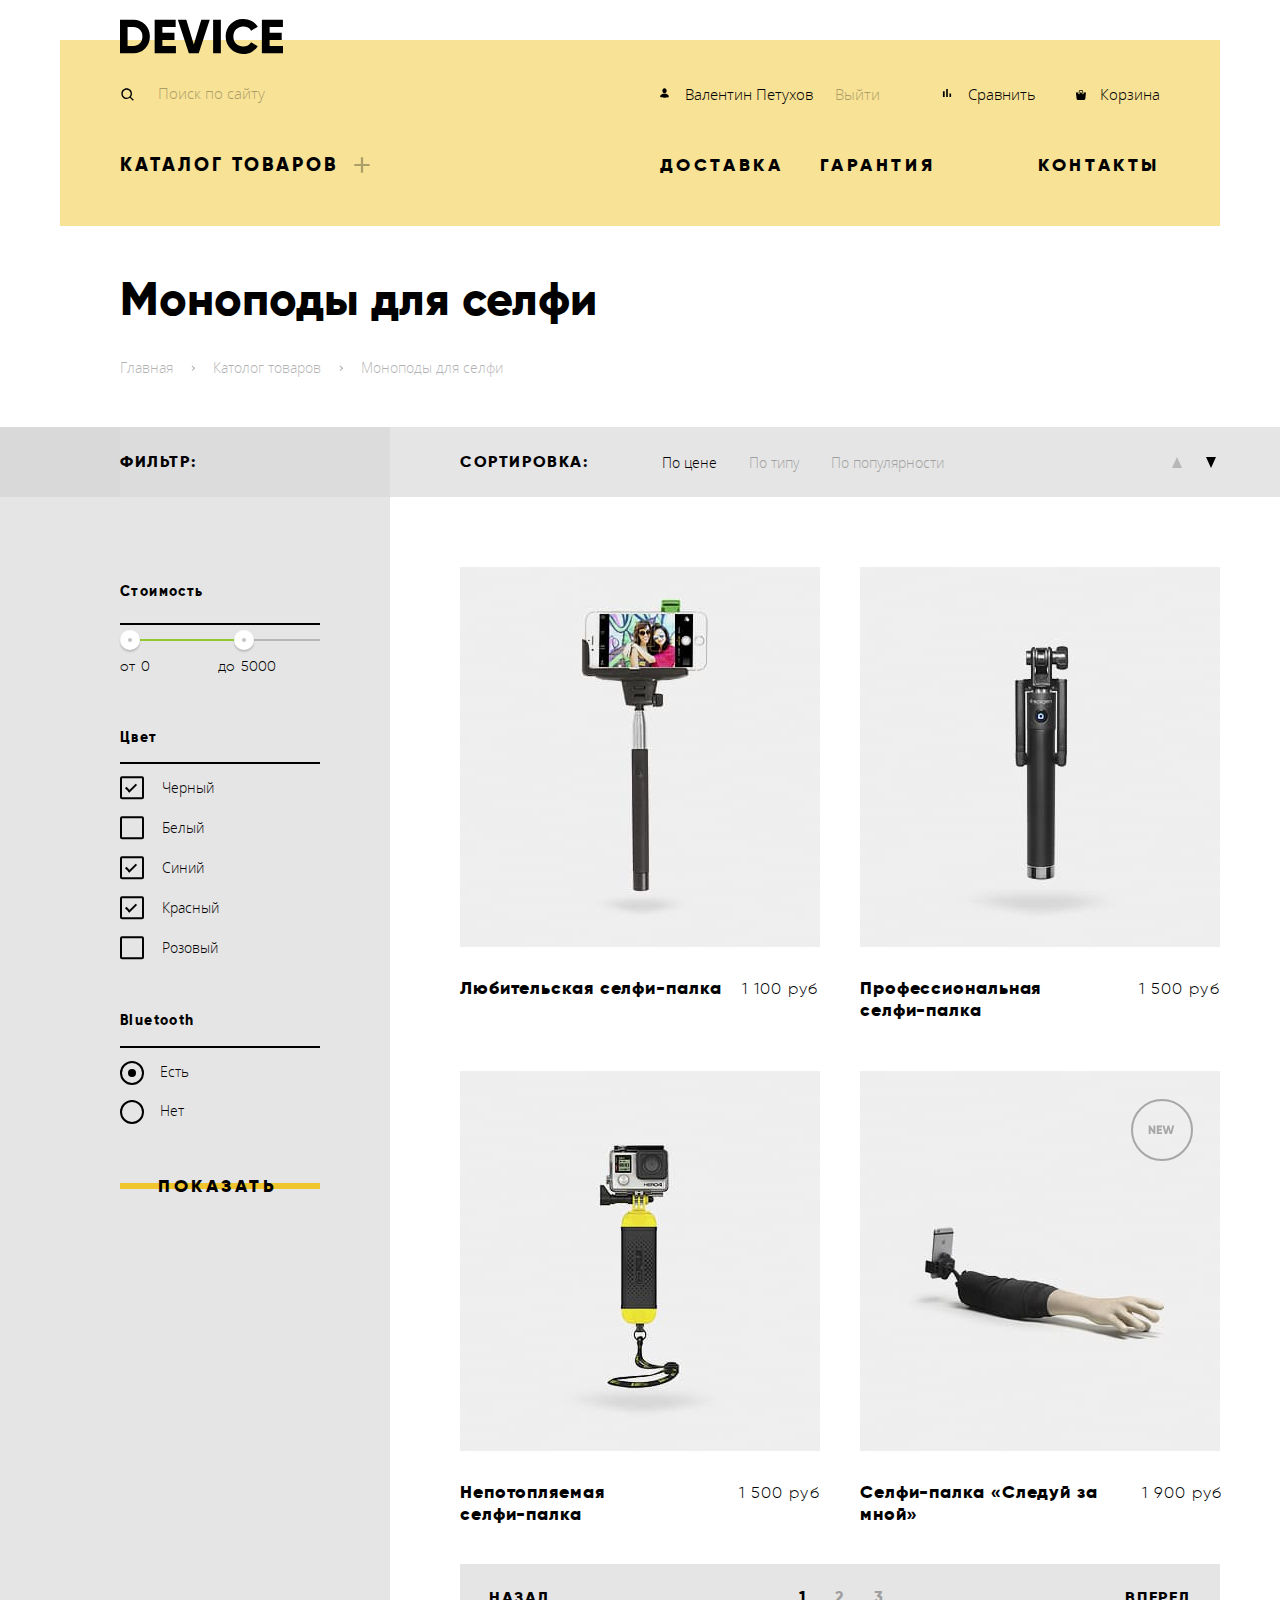
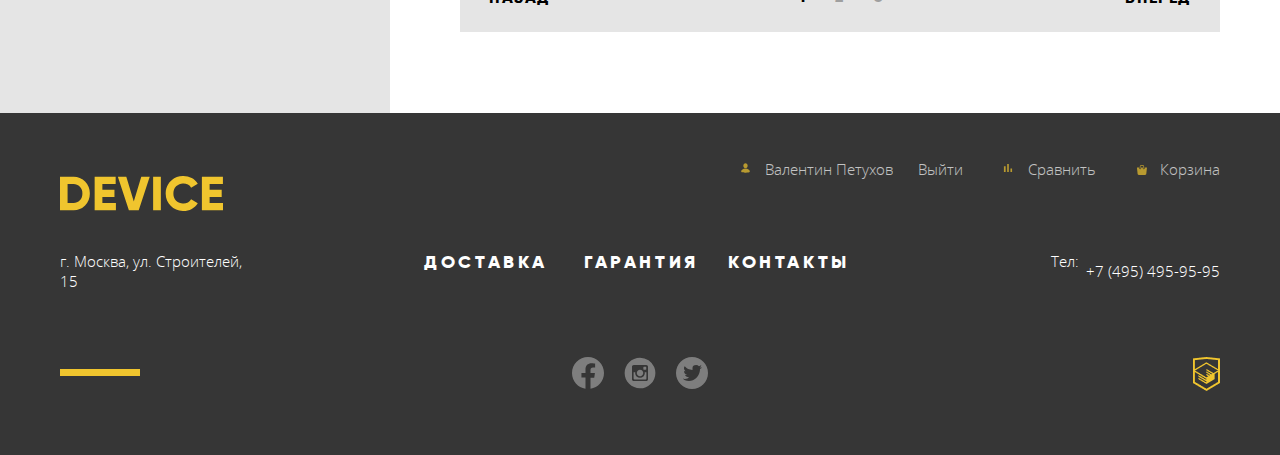
==== commit 490933f2: "tab index" ====
--- a/catalog.html
+++ b/catalog.html
@@ -24,16 +24,16 @@
           <svg width="16" height="16">
             <use xlink:href="img/sprite.svg#search"></use>
           </svg>
-          <input class="search__input" type="text" placeholder="Поиск по сайту" />
+          <input class="search__input" required type="text" placeholder="Поиск по сайту" />
           <button type="submit" class="search__button">Найти</button>
         </form>
         <ul class="header__panel user-panel">
           <li class="user-panel__item user-panel__item--active">
-            <a class="user-panel__link" href="profile.html">
+            <a class="user-panel__link user-panel__link--user" href="profile.html">
               <svg width="13" height="14">
                 <use xlink:href="img/sprite.svg#user"></use>
               </svg>
-              Валентин Петухов
+              <span>Валентин Петухов</span>
             </a>
             <a href="#" class="user-panel__link">Выйти</a>
           </li>
@@ -56,7 +56,7 @@
         </ul>
       </div>
       <nav class="header__row header-navigation">
-        <div class="header-navigation__menu">
+        <div class="header-navigation__menu" tabindex="0">
           <a class="header-navigation__link navigation-contact" href="#">Каталог товаров
             <svg width="22" height="22">
               <use xlink:href="img/sprite.svg#plus"></use>
@@ -239,7 +239,7 @@
           <div class="catalog__panel">
             <ul class="catalog__list">
               <li class="catalog__item catalog-item">
-                <div class="catalog-item__stuff">
+                <div class="catalog-item__stuff" tabindex="0">
                   <img src="img/catalog-1.jpg" width="360" height="380" alt="Любительская селфи-палка" />
                   <div class="catalog-item__menu item-menu">
                     <a href="#" class="item-menu__adding">
@@ -261,7 +261,7 @@
                 </div>
               </li>
               <li class="catalog__item catalog-item">
-                <div class="catalog-item__stuff">
+                <div class="catalog-item__stuff" tabindex="0">
                   <img src="img/catalog-2.jpg" width="360" height="380" alt="Профессиональнаяселфи-палка" />
                   <div class="catalog-item__menu item-menu">
                     <a href="#" class="item-menu__adding">
@@ -286,7 +286,7 @@
                 </div>
               </li>
               <li class="catalog__item catalog-item">
-                <div class="catalog-item__stuff">
+                <div class="catalog-item__stuff" tabindex="0">
                   <img src="img/catalog-3.jpg" width="360" height="380" alt="Непотопляемая селфи-палка" />
                   <div class="catalog-item__menu item-menu">
                     <a href="#" class="item-menu__adding">
@@ -312,7 +312,7 @@
                 </div>
               </li>
               <li class="catalog__item catalog-item">
-                <div class="catalog-item__stuff">
+                <div class="catalog-item__stuff" tabindex="0">
                   <img src="img/catalog-4.jpg" width="360" height="380" alt="Селфи-палка «Следуй за мной»" />
                   <div class="catalog-item__menu item-menu">
                     <a href="#" class="item-menu__adding">
@@ -366,18 +366,18 @@
         </a>
         <ul class="footer__panel footer-panel">
           <li class="footer-panel__item">
-            <a href="#">
+            <a href="#" class="footer-panel__link footer-panel__link--user">
               <svg width="13" height="14" fill="#f0c52e">
                 <use xlink:href="img/sprite.svg#user"></use>
               </svg>
-              Валентин Петухов
+              <span>Валентин Петухов</span>
             </a>
           </li>
           <li class="footer-panel__item">
-            <a href="#">Выйти</a>
+            <a href="#" class="footer-panel__link">Выйти</a>
           </li>
           <li class="footer-panel__item">
-            <a href="#">
+            <a href="#" class="footer-panel__link">
               <svg width="14" height="14" fill="#f0c52e">
                 <use xlink:href="img/sprite.svg#compare"></use>
               </svg>
@@ -385,7 +385,7 @@
             </a>
           </li>
           <li class="footer-panel__item">
-            <a href="#">
+            <a href="#" class="footer-panel__link">
               <svg width="10" height="10" fill="#f0c52e">
                 <use xlink:href="img/sprite.svg#trush"></use>
               </svg>
--- a/css/style.css
+++ b/css/style.css
@@ -80,7 +80,9 @@
   --aditional-modal-grey: #f2f2f2;
   --aditional-button-black: rgba(0, 0, 0, 0.3);
   --special-bar-color: rgba(0, 0, 0, 0.2);
+  --special-range-black: rgba(0, 0, 0, 0.18);
   --special-from-color: #eaeaea;
+  --special-range-grey: #c4c4c4;
 
   --status-pink: #f6dada;
 }
@@ -157,7 +159,7 @@
 }
 
 .header__logo {
-  margin-bottom: 26px;
+  margin-bottom: 9px;
 }
 
 .header__logo a:hover {
@@ -172,18 +174,20 @@
   display: flex;
   justify-content: space-between;
   padding-bottom: 36px;
+  align-items: center;
 }
 
 .header__search {
   display: flex;
-  justify-content: center;
   position: relative;
+  width: 440px;
+  align-items: flex-end;
 }
 
 .header__search svg {
   position: absolute;
   left: 0;
-  top: 2px;
+  top: 20px;
 }
 
 .search__input {
@@ -200,11 +204,6 @@
   border-bottom: 2px solid var(--basic-black);
 }
 
-.search__input:focus ~ .search__button {
-  pointer-events: auto;
-  display: block;
-}
-
 .search__input::placeholder {
   color: var(--basic-black);
   opacity: 0.3;
@@ -221,22 +220,32 @@
   padding: 15px;
   text-transform: uppercase;
   background: inherit;
-  display: none;
-  pointer-events: none;
-  position: absolute;
   top: -17px;
   right: -83px;
+  visibility: hidden;
   cursor: pointer;
 }
 
-.search__button:hover {
+.search__input:focus + .search__button {
+  visibility: visible;
+}
+
+.search__button:hover, .search__button:focus {
   background: var(--basic-black);
-  display: block;
   color: var(--basic-white);
+}
+
+.header__search:focus-within .search__button{
+  visibility: visible;
+}
+
+.header__search:focus-within .search__input {
+  border-bottom: 2px solid var(--basic-black);
 }
 
 .search__button:active {
   color: var(--additional-opacity-white);
+  visibility: visible;
 }
 
 .header-navigation {
@@ -251,7 +260,7 @@
   width: 1100px;
   display: none;
   z-index: 10;
-  background-color: var(--additional-light-yellow);
+  background: var(--additional-light-yellow);
 }
 
 .submenu:hover {
@@ -297,7 +306,7 @@
   color: var(--basic-black);
   display: flex;
   justify-content: center;
-  align-items: center;
+  align-items: baseline;
 }
 
 .header__panel svg {
@@ -327,6 +336,10 @@
 }
 
 .navigation-contact:hover ~ .submenu {
+  display: flex;
+}
+
+.header-navigation__menu:focus-within .submenu {
   display: flex;
 }
 
@@ -341,9 +354,18 @@
   margin-left: 60px;
 }
 
+.user-panel__link--user span{
+  width: 129px;
+
+}
+
+.user-panel__item {
+  margin-top: 3px;
+}
+
 .user-panel__item--active {
   display: flex;
-  padding-bottom: 14px;
+  align-items: flex-start;
 }
 
 .user-panel__item--active .user-panel__link:last-child {
@@ -352,8 +374,11 @@
 }
 
 .user-panel__item--login {
-  min-width: 404px;
-  padding-left: 30px;
+  min-width: 322px;
+}
+
+.user-panel__item--login .user-panel__link {
+  padding-right: 53px;
 }
 
 .header-navigation__list a {
@@ -801,7 +826,7 @@
 }
 
 .services-menu__item--active {
-  background-color: var(--basic-black);
+  background: var(--basic-black);
 }
 
 .services-menu__item--active a {
@@ -810,7 +835,7 @@
 }
 
 .services-menu__item--active a:hover {
-  background-color: var(--basic-black);
+  background: var(--basic-black);
 }
 
 .services-menu__item--active a:active {
@@ -1006,7 +1031,7 @@
 
 .catalog__panel {
   background: var(--basic-white);
-  padding-bottom: 79px;
+  padding-bottom: 81px;
 }
 
 .catalog__filters {
@@ -1092,14 +1117,6 @@
   transform: rotate(135deg) translateY(25%);
 }
 
-.breadcrumbs__item a:active::after {
-  opacity: 1; /*TODO как скомбинировать active и after так, чтобы стрелка при ховере на ссылку не выделялась????*/
-}
-
-.breadcrumbs__item a:hover::after {
-  opacity: 1; /*TODO как скомбинировать ховер и after так, чтобы стрелка при ховере на ссылку не выделялась????*/
-}
-
 .filters-header .container {
   padding-left: 60px;
 }
@@ -1108,8 +1125,7 @@
   background: var(--aditional-grey);
   display: flex;
   align-items: center;
-  min-width: 270px; /*TODO Поясни почему мне нужно тут ставить min.
-  я не понимаю, почему просто width:270 не работает(ширина меньше 270 будет)*/
+  min-width: 270px;
 }
 
 .filters-header__title h2 {
@@ -1126,7 +1142,7 @@
   width: 270px;
 }
 
-.filters__form fieldset {
+.filters__price,.filters__colors,.filters__bluetooth {
   padding: 0;
   margin: 0;
   border: none;
@@ -1143,15 +1159,15 @@
   top: -16px;
 }
 
-fieldset.filters__price {
+.filters__price {
   margin-bottom: 53px;
 }
 
-fieldset.filters__colors {
-  margin-bottom: 54px;
-}
-
-fieldset.filters__bluetooth {
+.filters__colors {
+  margin-bottom: 55px;
+}
+
+.filters__bluetooth {
   margin-bottom: 44px;
 }
 
@@ -1179,13 +1195,13 @@
 
 .range__scale {
   height: 2px;
-  background-color: var(--special-bar-color);
+  background: var(--special-bar-color);
 }
 
 .range__bar {
   height: 2px;
   width: 120px;
-  background-color: var(--additional-green);
+  background: var(--additional-green);
 }
 
 .range__toggle {
@@ -1196,13 +1212,13 @@
   height: 4px;
   border: 8px solid var(--basic-white);
   border-radius: 50%;
-  background-color: #c4c4c4;
+  background: var(--special-range-grey);
   cursor: pointer;
-  box-shadow: 0px 2px 2px rgba(0, 0, 0, 0.18);
+  box-shadow: 0 2px 2px var(--special-range-black);
 }
 
 .range__toggle--min {
-  left: 0px;
+  left: 0;
 }
 
 .range__toggle--max {
@@ -1250,9 +1266,12 @@
   padding-left: 40px;
 }
 
-.filter-colors__item:not(:last-child),
 .filter-bluetooth__item:not(:last-child) {
   margin-bottom: 20px;
+}
+
+.filter-colors__item:not(:last-child) {
+  margin-bottom: 21px;
 }
 
 .filter-colors__item label {
@@ -1281,7 +1300,7 @@
   height: 2px;
   width: 5px;
   transform: rotate(45deg);
-  background-color: var(--basic-black);
+  background: var(--basic-black);
 }
 
 .filters-colors__checkbox:checked + .filters-colors__tick::after {
@@ -1292,16 +1311,20 @@
   height: 2px;
   width: 11px;
   transform: rotate(-45deg);
-  background-color: var(--basic-black);
-}
-
-.filters-colors__checkbox + .filters-colors__tick:hover,
-.filters-colors__checkbox + .filters-colors__tick:hover {
+  background: var(--basic-black);
+}
+
+.filters-colors__tick:hover {
   opacity: 0.6;
 }
 
-.filters-colors__checkbox + .filters-colors__tick:active,
-.filters-colors__checkbox + .filters-colors__tick:checked:active {
+.filter-colors__control:focus-within {
+  opacity: 0.6;
+}
+
+
+.filters-colors__tick:active,
+.filters-colors__tick:checked:active {
   opacity: 1;
 }
 
@@ -1333,7 +1356,7 @@
   left: -32px;
   width: 8px;
   height: 8px;
-  background-color: var(--basic-black);
+  background: var(--basic-black);
   border-radius: 50%;
 }
 
@@ -1351,6 +1374,11 @@
 
 .filter-bluetooth__radio:checked:hover + label:hover {
   opacity: 1;
+}
+
+.filter-bluetooth__item label:focus-within {
+  opacity: 0.6; /*TODO тут tab не работает. возможно потому что тут нету спан. я использовал только псевдо элементы в отличии от чекбоксов
+  */
 }
 
 .filters__button {
@@ -1364,8 +1392,6 @@
   text-transform: uppercase;
   position: relative;
   border: none;
-  background: inherit;
-  padding: 0;
   outline: none;
   padding: 10px 43px 10px 38px;
   background: linear-gradient(
@@ -1380,6 +1406,9 @@
 .filters__button:hover {
   background: var(--additional-yellow);
 }
+.filters__button:focus {
+  background: var(--additional-yellow);
+}
 
 .filters__button:active {
   color: var(--aditional-button-black);
@@ -1511,9 +1540,15 @@
 }
 
 .catalog-item__stuff:hover .catalog-item__menu {
-  /*opacity: 0.7;*/
-  display: flex;
-  transition: opacity 0.5s;
+  display: flex;
+}
+
+.catalog-item__stuff:focus .catalog-item__menu {
+  display: flex;
+}
+
+.catalog-item__stuff:focus-within .catalog-item__menu {
+  display: flex;
 }
 
 .catalog-item__info {
@@ -1578,7 +1613,6 @@
 }
 
 .pagination__button {
-  /*TODO я тут вместо padding top/bottom хотел указать height 100%, чтобы расширить элемент. но это не работает, почему? */
   display: block;
   height: 100%;
   padding: 24px 29px;
@@ -1725,12 +1759,16 @@
   margin-left: 24px;
 }
 
-.footer-panel__item a {
+.footer-panel__link {
   color: var(--basic-white);
   opacity: 0.7;
   display: flex;
-  align-items: center;
+  align-items: baseline;
   max-width: 162px;
+}
+
+.footer-panel__link--user span{
+  width: 129px;
 }
 
 .footer-panel__item a:hover {
@@ -1750,7 +1788,7 @@
   font-style: normal;
   display: flex;
   align-items: center;
-  width: 203;
+  width: 203px;
 }
 
 .footer__socials {
@@ -1777,7 +1815,7 @@
   height: 7px;
   width: 80px;
   position: absolute;
-  background-color: var(--additional-yellow);
+  background: var(--additional-yellow);
   left: 0;
   top: 12px;
 }
@@ -1890,7 +1928,6 @@
 .modal-contact__form input,
 .modal-contact__form textarea {
   outline: none;
-  border: none;
   background: var(--aditional-modal-grey);
   font-style: normal;
   font-weight: normal;
@@ -1949,8 +1986,8 @@
   margin-left: -480px;
   margin-top: -280px;
   background-image: url(../img/map-big.png);
-  background: #ffffff;
-  box-shadow: 0px 10px 16px rgba(0, 0, 0, 0.15);
+  background: var(--basic-white);
+  box-shadow: 0 10px 16px rgba(0, 0, 0, 0.15);
 }
 
 .modal__map--show {
@@ -1967,8 +2004,8 @@
   top: 50%;
   margin-left: -480px;
   margin-top: -275px;
-  background-color: var(--basic-white);
-  box-shadow: 0px 10px 16px rgba(0, 0, 0, 0.15);
+  background: var(--basic-white);
+  box-shadow: 0 10px 16px rgba(0, 0, 0, 0.15);
 }
 
 .modal__contact--show {
@@ -1992,7 +2029,6 @@
   background: var(--special-from-color);
 }
 
-/*TODO Почему значиние invalid - стоит по умолчанию. имею ввиду, что красится при открытии всегда в красный цвет. как исправить???*/
 .modal__contact--error input:invalid,
 .modal__contact--error input:invalid,
 .modal__contact--error textarea:invalid {
@@ -2006,7 +2042,7 @@
   height: 55px;
   background: var(--additional-yellow);
   opacity: 0.5;
-  border: 0;
+  border: none;
   border-radius: 29px;
   outline: none;
 }
@@ -2039,7 +2075,7 @@
   content: " ";
   height: 33px;
   width: 2px;
-  background-color: var(--basic-white);
+  background: var(--basic-white);
 }
 
 .modal-map__cross:before,
@@ -2050,7 +2086,7 @@
   content: " ";
   height: 33px;
   width: 2px;
-  background-color: var(--basic-white);
+  background: var(--basic-white);
 }
 .modal-map__cross:before,
 .modal-contact__cross::before {
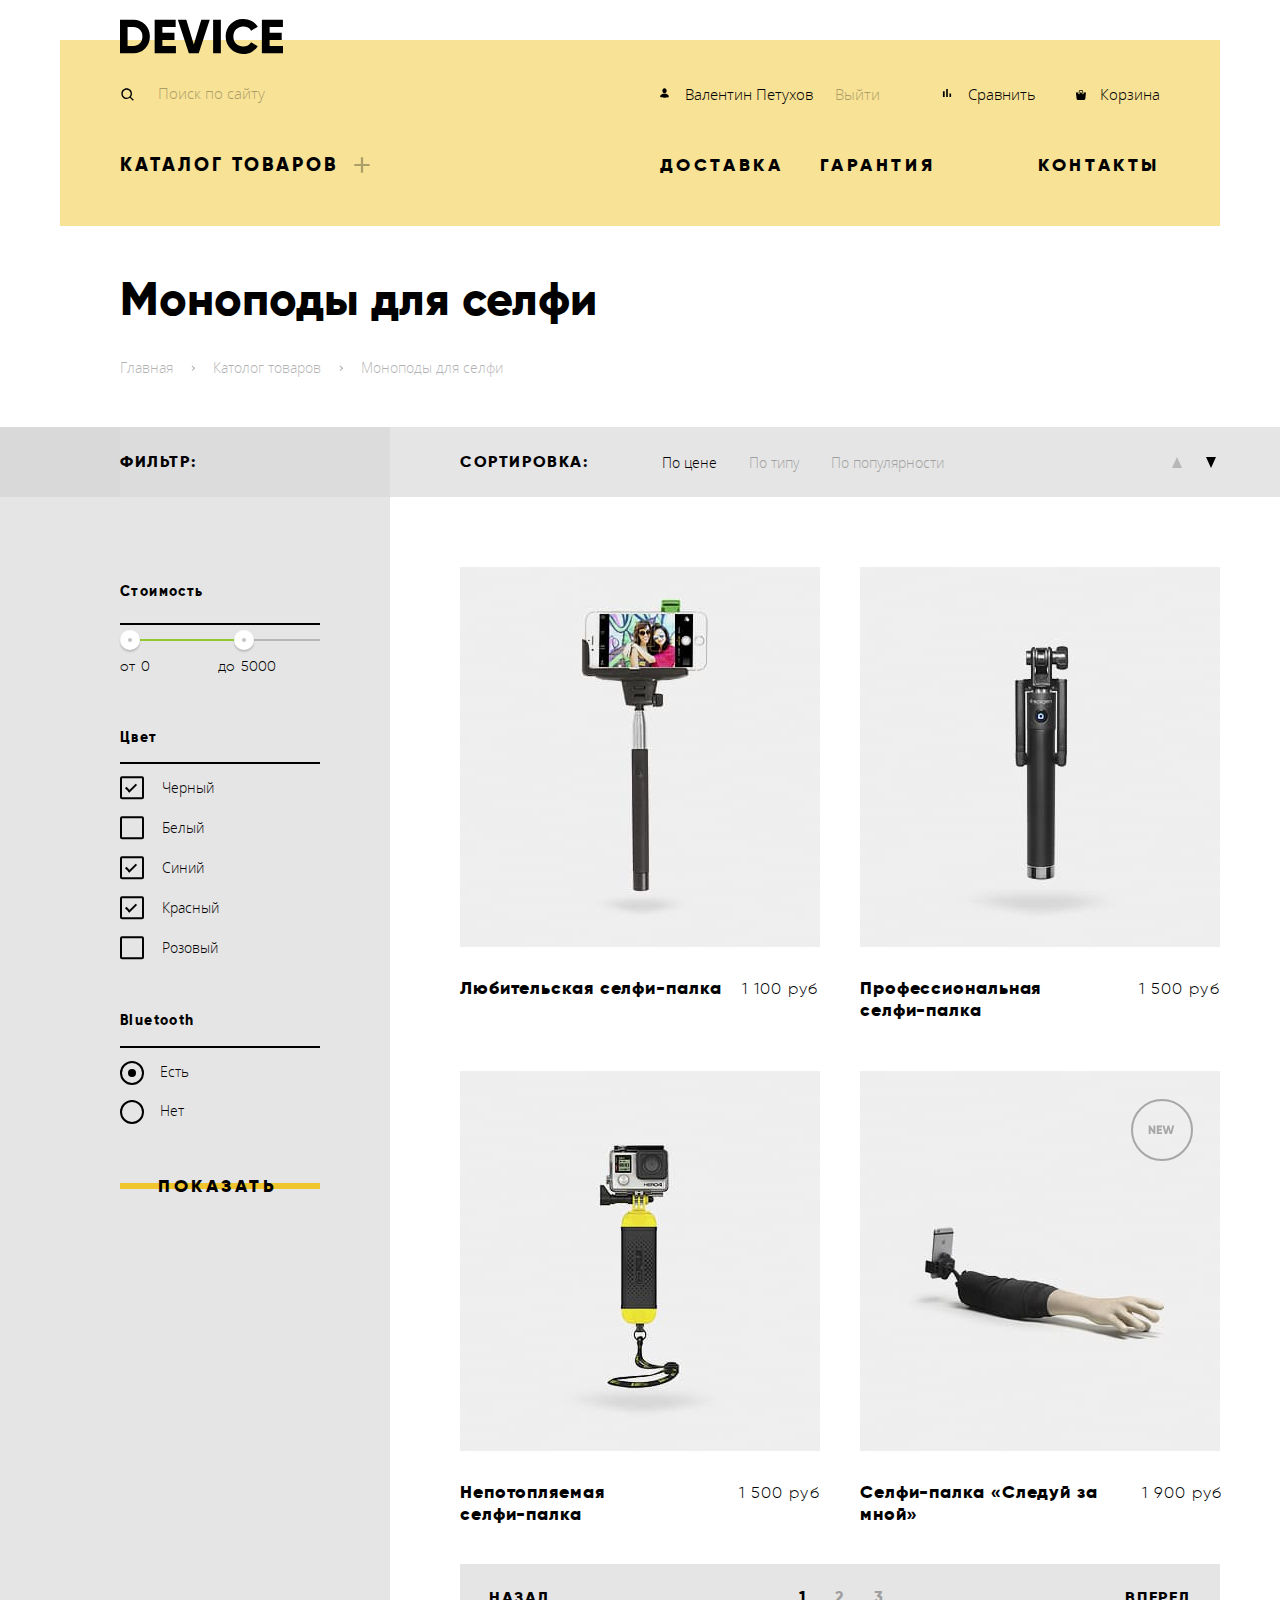
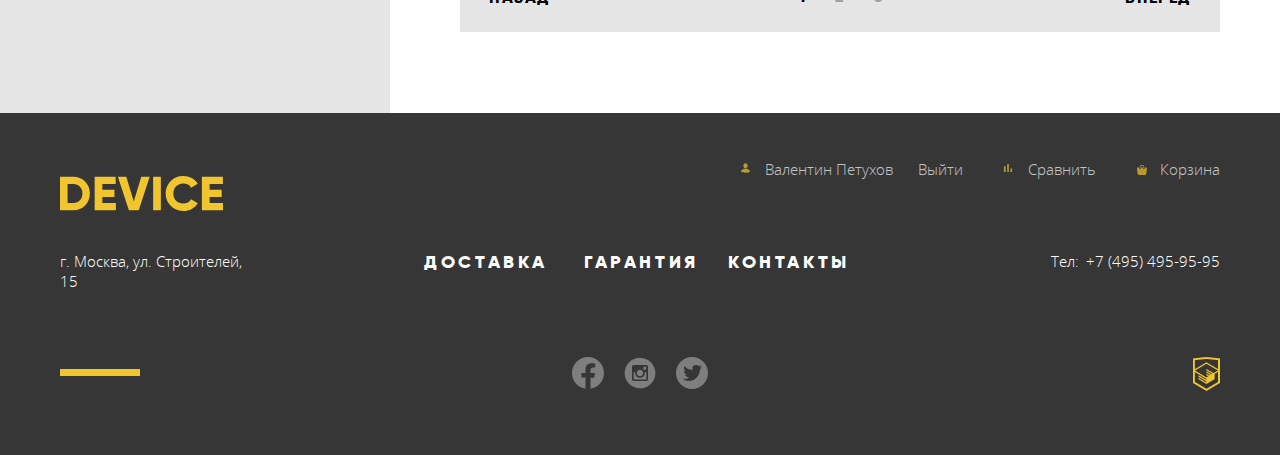
==== commit 31dd73ce: "правки по замечаниям" ====
--- a/catalog.html
+++ b/catalog.html
@@ -4,8 +4,8 @@
 <head>
   <meta charset="utf-8" />
   <title>HTML Academy: Девайс - Каталог</title>
-  <link href="css/normalize.css" rel="stylesheet" />
-  <link href="css/style.css" rel="stylesheet" />
+  <link href="css/normalize.min.css" rel="stylesheet" />
+  <link href="css/style.min.css" rel="stylesheet" />
 </head>
 
 <body class="page__body">
@@ -239,7 +239,7 @@
           <div class="catalog__panel">
             <ul class="catalog__list">
               <li class="catalog__item catalog-item">
-                <div class="catalog-item__stuff" tabindex="0">
+                <div class="catalog-item__stuff">
                   <img src="img/catalog-1.jpg" width="360" height="380" alt="Любительская селфи-палка" />
                   <div class="catalog-item__menu item-menu">
                     <a href="#" class="item-menu__adding">
@@ -440,7 +440,7 @@
             </a>
           </li>
         </ul>
-        <a class="footer__academy" href="https://htmlacademy.ru/intensive/htmlcss">
+        <a class="footer__academy" href="https://htmlacademy.ru/intensive/htmlcss"  aria-label="htmlacademy">
           <img src="img/logo-academy.png" alt="Академия" />
         </a>
       </div>
--- a/css/style.min.css
+++ b/css/style.min.css
@@ -0,0 +1 @@
+@font-face{font-family:Gilroy;font-style:normal;font-weight:300;src:url(../fonts/gilroylight.woff2) format("woff2"),url(../fonts/gilroylight.woff) format("wooff")}@font-face{font-family:Gilroy;font-style:normal;font-weight:800;src:url(../fonts/gilroyextrabold.woff2) format("woff2"),url(../fonts/gilroyextrabold.woff) format("woff")}@font-face{font-family:"Open Sans";font-style:normal;font-weight:300;src:url(../fonts/opensanslight.woff2) format("woff2"),url(../fonts/opensanslight.woff) format("woff")}@keyframes bounce{0%{transform:translateX(-2000px)}70%{transform:translateX(30px)}90%{transform:translateX(-10px)}100%{transform:translateX(0)}}@keyframes shake{0%,100%{transform:translateX(0)}10%,30%,50%,70%,90%{transform:translateX(-20px)}20%,40%,60%,80%{transform:translateX(20px)}}:root{--basic-black:#000000;--basic-dark-grey:#363636;--basic-medium-grey:#464646;--basic-grey:#7e7e7e;--basic-light-grey:#e5e5e5;--basic-white:#ffffff;--additional-opacity-white:rgba(255, 255, 255, 0.3);--additional-yellow:#f0c52e;--additional-light-yellow:#f7e296;--additional-green:#91c92f;--additional-dark-grey:#d9d9d9;--aditional-grey:#dcdcdc;--aditional-light-grey:#eeeeee;--special-light-grey:rgba(238, 238, 238, 0.7);--aditional-modal-grey:#f2f2f2;--aditional-button-black:rgba(0, 0, 0, 0.3);--special-bar-color:rgba(0, 0, 0, 0.2);--special-range-black:rgba(0, 0, 0, 0.18);--special-from-color:#eaeaea;--special-range-grey:#c4c4c4;--status-pink:#f6dada}*,::after,::before{box-sizing:border-box}.page{height:100%}body{margin:0;padding:0;font-family:"Open Sans",Arial,sans-serif;font-size:15px;font-weight:300;line-height:20px;color:var(--basic-black)}.page__body{min-height:100%;display:grid;grid-template-rows:min-content 1fr min-content;align-content:start}.container{width:1160px;margin:0 auto}a{text-decoration:none}img{max-width:100%;height:auto}.visually-hidden{clip:rect(0 0 0 0);clip-path:inset(50%);height:1px;overflow:hidden;position:absolute;white-space:nowrap;width:1px}.container--yellow{background:linear-gradient(to bottom,var(--basic-white) 10%,var(--additional-light-yellow) 10%,var(--additional-light-yellow) 70%)}.header{margin-top:19px}.header .container{width:1160px;padding:0 60px}.header__logo{margin-bottom:9px}.header__logo a:hover{opacity:.6}.header__logo a:active{opacity:.3}.header__row{display:flex;justify-content:space-between;padding-bottom:36px;align-items:center}.header__search{display:flex;position:relative;width:440px;align-items:flex-end}.header__search svg{position:absolute;left:0;top:20px}.search__input{border:none;padding-left:38px;padding-bottom:14px;width:356px;outline:0;border-bottom:2px solid transparent;background-color:transparent}.search__input:focus{border-bottom:2px solid var(--basic-black)}.search__input::placeholder{color:var(--basic-black);opacity:.3}.search__input:hover::placeholder{opacity:.6}.search__button{outline:0;margin:0;border:2px solid var(--basic-black);padding:15px;text-transform:uppercase;background:inherit;top:-17px;right:-83px;visibility:hidden;cursor:pointer}.search__input:focus+.search__button{visibility:visible}.search__button:focus,.search__button:hover{background:var(--basic-black);color:var(--basic-white)}.header__search:focus-within .search__button{visibility:visible}.header__search:focus-within .search__input{border-bottom:2px solid var(--basic-black)}.search__button:active{color:var(--additional-opacity-white);visibility:visible}.header-navigation{padding-bottom:50px}.header-navigation__submenu{position:absolute;top:20px;left:-60px;display:flex;width:1100px;display:none;z-index:10;background:var(--additional-light-yellow)}.submenu:hover{display:flex}.header-navigation__submenu ul{list-style:none;padding:32px 0 0;margin:0 63px 42px 0}.submenu__item:not(:last-child){margin-bottom:16px}.submenu__link{text-decoration:none;color:var(--basic-black)}.header-navigation__submenu a:hover{opacity:.6}.header-navigation__submenu a:active{opacity:.3}.header__row--mainpage{padding-bottom:36px}.header-navigation__list,.header__panel{list-style:none;display:flex;margin:0;padding:0}.header__panel a{color:var(--basic-black);display:flex;justify-content:center;align-items:baseline}.header__panel svg{margin-right:14px}.header-navigation__menu{position:relative}.header-navigation__menu svg{margin-left:13px}.header-navigation__item:nth-child(2){margin-left:37px;margin-right:103px}.header-navigation__list a:hover,.header__panel a:hover{opacity:.6}.header-navigation__link:hover{opacity:.6}.navigation-contact:hover~.submenu{display:flex}.header-navigation__menu:focus-within .submenu{display:flex}.header-navigation__list a:active,.header-navigation__menu a:active,.header__panel a:active{opacity:.3}.user-panel__item:nth-child(2){margin-right:40px;margin-left:60px}.user-panel__link--user span{width:129px}.user-panel__item{margin-top:3px}.user-panel__item--active{display:flex;align-items:flex-start}.user-panel__item--active .user-panel__link:last-child{opacity:.3;margin-left:21px}.user-panel__item--login{min-width:322px}.user-panel__item--login .user-panel__link{padding-right:53px}.header-navigation__list a{color:var(--basic-black);font-family:Gilroy,Arial,sans-serif;font-weight:800;font-size:18px;line-height:22px;letter-spacing:.2em;text-transform:uppercase}.header-navigation__link{font-family:Gilroy,Arial,sans-serif;font-weight:800;font-size:19px;line-height:22px;letter-spacing:3px;text-transform:uppercase;color:inherit;display:flex}.main__slider{margin-bottom:113px;position:relative}.main__slider::before{content:"";position:absolute;display:block;width:100px;height:8px;background:var(--basic-white);right:40%;top:33px;transform:translateX(4px);z-index:5}.slider__number{font-family:Gilroy,Arial,sans-serif;font-weight:800;font-size:179px;line-height:219px;color:var(--basic-white);background:0 0;position:absolute;right:48px;top:-18px;z-index:0}.slider__wrapper{padding:0 60px 0 30px;display:flex;justify-content:space-between;background:linear-gradient(to bottom,var(--additional-light-yellow) 26%,var(--basic-white) 26%,var(--basic-white) 70%)}.slider__item{position:relative;display:none}.slider__item--active{display:block}.slider__panel{width:500px;padding-right:28px;z-index:4}.slider__controls{display:flex;align-items:center;justify-content:space-between;margin-bottom:47px}.section-base{margin-bottom:141px}.slider__pic{width:526px;height:486px;display:flex;justify-content:center}.slider__pic--stick{padding-right:22px}.slider__logo{font-family:Gilroy,Arial,sans-serif;font-weight:800;font-size:47px;line-height:58px;padding-top:92px;margin:0 0 26px 0}.slider__text{margin:0 0 52px 0}.slider__more{font-family:Gilroy,Arial,sans-serif;font-weight:800;font-size:18px;line-height:22px;color:inherit;letter-spacing:3.1px;text-transform:uppercase;padding:10px 45px;background:linear-gradient(to bottom,var(--basic-white) 17px,var(--additional-yellow) 17px,var(--additional-yellow) 24px,var(--basic-white) 24px)}.slider__more:hover{background:var(--additional-yellow)}.slider__more:active{color:var(--aditional-button-black)}.slider-table__row th{font-family:Gilroy,"Arial ",sans-serif;font-weight:300;font-size:13px;line-height:15px;letter-spacing:.1em;text-align:left;padding-top:14px}.slider-table__row td{font-family:Gilroy,Arial,sans-serif;font-weight:300;font-size:36px;line-height:42px;letter-spacing:.1em;text-align:left}.slider-table__row td:not(:last-child),.slider-table__row th:not(:last-child){padding-right:57px}.slider__nav{display:flex;list-style:none;padding:0;margin:0;position:absolute;z-index:10;bottom:29%;transform:translate(-1px,2px);right:88px}.slider-nav__item:not(:last-child){margin-right:17px}.slider-nav__item a{display:flex;align-items:center;justify-content:center;width:12px;height:12px;border-radius:8px;border:1px var(--basic-black) solid;position:relative}.slider-nav__item--active::before{content:"";transform:translate(50%,50%);display:block;position:absolute;width:6px;height:6px;border-radius:8px;border:1px var(--basic-black) solid}.main__popular{list-style:none;display:grid;grid-template-columns:repeat(6,1fr);column-gap:40px;margin:0;padding:0}.main-popular__item{margin-bottom:10px}.popular-item__title{color:var(--basic-black);font-family:Gilroy,Arial,sans-serif;font-weight:800;font-size:18px;line-height:22px;margin:0}.popular-item__link{display:block;position:relative;padding-top:199px}.popular-item__link::before{content:"";display:block;position:absolute;width:160px;height:160px;background:var(--additional-light-yellow);transform:translateY(-124%)}.popular-item__link::after{content:"";position:absolute;display:block;left:0;right:0;margin:0 auto}.popular-item__link--virtual::after{background:url(../img/virtual-reality.png) no-repeat;background-size:97px 55px;width:97px;height:55px;top:53px}.popular-item__link--monopod::after{background:url(../img/monopod.png) no-repeat;background-size:86px 117px;width:86px;height:117px;top:27px}.popular-item__link--camera::after{background:url(../img/camera.png) no-repeat;background-size:71px 87px;width:71px;height:87px;top:37px}.popular-item__link--fitband::after{background:url(../img/fitband.png) no-repeat;background-size:107px 65px;width:107px;height:65px;top:49px}.popular-item__link--watch::after{background:url(../img/watch.png) no-repeat;background-size:56px 98px;width:56px;height:98px;top:32px}.popular-item__link--copter::after{background:url(../img/copter.png) no-repeat;background-size:132px 69px;width:132px;height:69px;top:47px}.popular-item__link:active::after{opacity:.3}.popular-item__link:hover::before{background:var(--additional-yellow)}.popular-item__link:active .popular-item__title{opacity:.3}.services{background:linear-gradient(to bottom,var(--basic-white) 10%,var(--basic-light-grey) 10%,var(--basic-light-grey) 70%)}.services__wrapper{display:flex;padding-bottom:123px}.services__item{display:none}.services__item--active{display:flex}.services-item__info{position:relative;padding-top:3px}.services-item__info--delivery::before{content:"";width:136px;height:164px;position:absolute;display:block;background:url(../img/delivery.png) no-repeat;background-size:136px 164px;right:-87px;transform:translateX(100%)}.services-item__info--warranty::before{content:"";width:171px;height:195px;position:absolute;display:block;background:url(../img/warranty.png) no-repeat;background-size:171px 195px;right:-51px;transform:translateX(100%)}.services-item__info--credit::before{content:"";width:156px;height:188px;position:absolute;display:block;background:url(../img/credit.png) no-repeat;background-size:156px 188px;right:-51px;transform:translateX(100%)}.services__menu{list-style:none;margin:0;padding:12px 115px 0 0;position:relative;margin-right:8px}.services__menu::after{display:block;content:"";position:absolute;height:322px;width:7px;transform:translate(0,-82%);right:108px;background:var(--basic-black)}.services-menu__item{margin-bottom:21px;width:277px}.services-menu__item a{font-family:Gilroy,Arial,sans-serif;font-weight:800;font-size:18px;line-height:22px;letter-spacing:.2em;text-transform:uppercase;color:inherit;display:flex;justify-content:center;position:relative;padding:10px 0 9px 0;width:160px;position:relative;background:linear-gradient(to bottom,transparent 16px,var(--additional-yellow) 16px,var(--additional-yellow) 24px,transparent 24px)}.services-menu__item a:hover{background:var(--additional-yellow)}.services-menu__item a:active{color:var(--additional-light-yellow);background:var(--basic-black)}.services-menu__item a:active::after{content:"";display:block;position:absolute;width:118px;height:41px;background:var(--basic-black);right:-1px;top:0;transform:translateX(99%)}.services-menu__item--active{background:var(--basic-black)}.services-menu__item--active a{background:inherit;color:var(--additional-light-yellow)}.services-menu__item--active a:hover{background:var(--basic-black)}.services-menu__item--active a:active{color:var(--additional-light-yellow)}.services-item__title{font-family:Gilroy,Arial,sans-serif;font-weight:800;font-size:47px;line-height:58px;letter-spacing:.2em;display:block;margin-bottom:41px}.services-item__text{line-height:30px;letter-spacing:.1em;margin:0;display:block;width:535px}.services-item__info--warranty .services-item__text{width:571px}.partners{margin:90px 0}.main__partners{display:grid;list-style:none;padding:0;grid-template-columns:1fr 1fr 1fr 1fr;column-gap:40px}.partners__logo{filter:grayscale(100%);opacity:.3}.partners__logo:hover{filter:none;opacity:1}.info{margin-bottom:77px}.info__wrapper{display:grid;grid-template-columns:1fr 1fr;column-gap:40px;padding-top:53px}.info-about,.info-contact{position:relative}.info-about::before,.info-contact::before{position:absolute;display:block;content:"";top:-57px;width:80px;height:7px;background:var(--basic-black)}.info-about__title,.info-contact__title{font-family:Gilroy,Arial,sans-serif;font-weight:800;font-size:47px;line-height:58px;letter-spacing:.2em;margin:0 0 41px 0}.info-about__text,.info-contact__text{line-height:28px;margin:0 0 40px 0}.info-about__text{width:474px}.info-contact__text{width:506px}.info-about__text--last{margin-bottom:60px}.info-about__list{list-style:none;padding:0;margin:0 0 69px 0}.info-about__item::before{position:absolute;content:"";display:block;left:0;width:8px;height:8px;border-radius:6px;border:2px var(--basic-light-grey) solid;transform:translateY(100%);top:3px}.info-about__item{font-family:Gilroy,Arial,sans-serif;font-weight:800;font-size:16px;line-height:28px;position:relative;padding-left:32px}.info-about__item:not(:last-child){margin-bottom:14px}.info-contact__map{margin-bottom:75px;display:block;text-decoration:none;line-height:0}.info-about__more,.info-contact__letter{font-family:Gilroy,Arial,sans-serif;font-weight:800;font-size:18px;line-height:22px;letter-spacing:.2em;text-transform:uppercase;color:inherit;position:relative;padding:10px;display:flex;justify-content:center;width:260px;background:linear-gradient(to bottom,var(--basic-white) 16px,var(--additional-yellow) 16px,var(--additional-yellow) 24px,var(--basic-white) 24px)}.info-about__more:hover,.info-contact__letter:hover{background:var(--additional-yellow)}.info-about__more:active,.info-contact__letter:active{color:var(--aditional-button-black)}.main__catalog{background:linear-gradient(to right,var(--basic-light-grey) 50%,var(--basic-light-grey) 50%,var(--basic-white) 50%)}.catalog__wrapper{display:flex}.catalog__panel{background:var(--basic-white);padding-bottom:81px}.catalog__filters{padding-top:86px}.filters-header{background:linear-gradient(to right,var(--additional-dark-grey) 50%,var(--additional-dark-grey) 50%,var(--basic-light-grey) 50%)}.filters-header__wrapper{display:flex}.catalog-header{margin-bottom:50px}.catalog-header .container{padding-left:60px;padding-top:44px}.catalog-header__title{font-family:Gilroy,Arial,sans-serif;font-weight:800;font-size:47px;line-height:58px;margin:0}.catalog-header__breadcrumbs{list-style:none;display:flex;margin:29px 0 0;padding:0}.breadcrumbs__item{position:relative}.breadcrumbs__item a{color:inherit;font-weight:300;font-size:14px;line-height:19px;opacity:.3}.breadcrumbs__item:not(:last-child){margin-right:18px}.breadcrumbs__item:not(:last-child) a{margin-right:22px}.breadcrumbs__item:not(:last-child) a:hover{opacity:.6}.breadcrumbs__item:not(:last-child) a:active{opacity:.1}.breadcrumbs__item:not(:last-child) a::after{content:"";display:block;position:absolute;right:0;width:4px;height:4px;color:var(--basic-black);top:50%;border-top:1px solid var(--basic-black);border-left:1px solid var(--basic-black);transform:rotate(135deg) translateY(25%)}.filters-header .container{padding-left:60px}.filters-header__title{background:var(--aditional-grey);display:flex;align-items:center;min-width:270px}.filters-header__title h2{font-family:Gilroy,Arial,sans-serif;font-weight:800;font-size:16px;line-height:20px;letter-spacing:.1em;text-transform:uppercase;margin:0}.filters__form{width:270px}.filters__bluetooth,.filters__colors,.filters__price{padding:0;margin:0;border:none;position:relative}.filters__form fieldset::before{position:absolute;content:"";display:block;height:2px;width:200px;background:var(--basic-black);top:-16px}.filters__price{margin-bottom:53px}.filters__colors{margin-bottom:55px}.filters__bluetooth{margin-bottom:44px}.filters__form legend{font-family:Gilroy,Arial,sans-serif;font-weight:800;font-size:14px;line-height:17px;letter-spacing:.1em}.filter-price__title{margin-bottom:39px}.filter-colors__title{margin-bottom:32px}.filter-price__range{position:relative;margin-bottom:14px;width:200px}.range__scale{height:2px;background:var(--special-bar-color)}.range__bar{height:2px;width:120px;background:var(--additional-green)}.range__toggle{box-sizing:content-box;position:absolute;top:-9px;width:4px;height:4px;border:8px solid var(--basic-white);border-radius:50%;background:var(--special-range-grey);cursor:pointer;box-shadow:0 2px 2px var(--special-range-black)}.range__toggle--min{left:0}.range__toggle--max{left:114px}.price__control{font-family:Gilroy,Arial,sans-serif;font-size:14px;line-height:16px}.price__control input[type=text]{font-family:Gilroy,Arial,sans-serif;width:40px;outline:0;height:20px;font-size:14px;line-height:16px;color:#000;background-color:inherit;border:none}.price__control--max{margin-left:35px}.filters__form ul{padding:0;margin:0;list-style:none}.filters__form li{line-height:19px;font-size:14px}.filter-bluetooth__item:not(:last-child){margin-bottom:20px}.filter-colors__item:not(:last-child){margin-bottom:21px}.filter-colors__item label{position:relative;cursor:pointer;user-select:none}.filter-bluetooth__item label{padding-left:40px}.filter-colors__control{padding-left:42px}.filters-colors__checkbox+.filters-colors__tick{position:absolute;top:4px;left:0;transform:translateY(-25%);height:23px;width:24px;border:2px solid var(--basic-black);border-radius:2px;background-color:inherit}.filters-colors__checkbox:checked+.filters-colors__tick::before{content:"";position:absolute;top:10px;left:3px;height:2px;width:5px;transform:rotate(45deg);background:var(--basic-black)}.filters-colors__checkbox:checked+.filters-colors__tick::after{content:"";position:absolute;top:9px;left:5px;height:2px;width:11px;transform:rotate(-45deg);background:var(--basic-black)}.filter-colors__control:hover{opacity:.6}.filter-colors__control:active{opacity:1}.filter-colors__control:focus-within{opacity:.6}.filter-bluetooth__title{margin-bottom:33px}.filter-bluetooth__item label{position:relative;cursor:pointer;user-select:none}.filter-bluetooth__radio+label::before{content:"";position:absolute;left:0;top:-1px;width:24px;height:24px;border:2px solid var(--basic-black);border-radius:50%}.filter-bluetooth__radio:checked+label::after{content:"";position:absolute;top:7px;left:8px;width:8px;height:8px;background:var(--basic-black);border-radius:50%}.filter-bluetooth__radio:hover+label:hover{opacity:.6}.filter-bluetooth__radio:active+label:active{opacity:1}.filter-bluetooth__radio:checked:active+label:active{opacity:1}.filter-bluetooth__radio:checked:hover+label:hover{opacity:1}.filter-bluetooth__item:focus-within label{opacity:.6}.filters__button{color:inherit;font-family:Gilroy,Arial,sans-serif;font-weight:800;cursor:pointer;font-size:18px;line-height:24px;letter-spacing:3.5px;text-transform:uppercase;position:relative;border:none;outline:0;padding:10px 43px 10px 38px;background:linear-gradient(to bottom,var(--basic-light-grey) 19px,var(--additional-yellow) 19px,var(--additional-yellow) 25px,var(--basic-light-grey) 25px)}.filters__button:hover{background:var(--additional-yellow)}.filters__button:focus{background:var(--additional-yellow)}.filters__button:active{color:var(--aditional-button-black)}.filters-header__options{background:var(--basic-light-grey);display:flex;width:100%;padding:25px 0 25px 70px}.catalog .container{padding-left:60px}.catalog-options__title{font-family:Gilroy,Arial,sans-serif;font-weight:800;font-size:16px;line-height:20px;letter-spacing:.1em;text-transform:uppercase;margin:0}.catalog-options__list{list-style:none;display:flex;margin:0;margin-left:73px;padding:0}.catalog-options__rows{display:flex;justify-content:flex-end;align-items:center;margin-left:auto;flex-grow:1}.catalog-options__rows a:hover{opacity:.4}.catalog-options__rows a:active{opacity:1}.catalog-options__arrow{display:block;width:0;height:0;border-left:5px solid transparent;border-right:5px solid transparent;opacity:.2}.catalog-options__arrow--up{border-bottom:11px solid var(--basic-black);margin-right:24px}.catalog-options__arrow--down{border-top:11px solid var(--basic-black);margin-right:4px}.catalog-options__item:not(:last-child){margin-right:32px}.catalog-options__arrow--active{opacity:1}.catalog-options__item a{color:inherit;font-size:14px;line-height:19px;opacity:.3}.catalog-options__item a:hover{opacity:.6}.catalog-options__item a:active{opacity:1}.catalog-options__item--active a{opacity:1}.catalog-options__item--active a:hover{opacity:1}.catalog__list{list-style:none;display:grid;grid-template-columns:1fr 1fr;column-gap:40px;row-gap:50px;margin:0;padding:70px 0 0 70px}.catalog-item__stuff{position:relative;margin-bottom:30px;line-height:0}.catalog-item__menu{background:var(--special-light-grey);padding-top:30px;display:none;flex-direction:column;justify-content:center;align-items:center;position:absolute;top:0;bottom:0;width:100%;height:100%}.catalog-item__stuff:hover .catalog-item__menu{display:flex}.catalog-item__stuff:focus .catalog-item__menu{display:flex}.catalog-item__stuff:focus-within .catalog-item__menu{display:flex}.catalog-item__info{display:flex;justify-content:space-between}.catalog-item__title{margin:0}.catalog-item__new{position:absolute;top:28px;right:27px}.catalog-item__title a{font-family:Gilroy,Arial,sans-serif;font-weight:800;font-size:18px;line-height:22px;letter-spacing:.05em;color:inherit}.catalog-item__price{font-family:Gilroy,Arial,sans-serif;font-weight:300;min-width:78px;font-size:16px;line-height:24px;letter-spacing:1.3px;margin:0 0 0 13px}.catalog__pagination{background:var(--basic-light-grey);margin-left:70px;margin-top:39px;display:flex;align-items:center;justify-content:space-between}.pagination__list{list-style:none;display:flex;margin:0;padding:20px 21px 23px 29px}.pagination__button,.pagination__item a{font-family:Gilroy,Arial,sans-serif;font-weight:800;font-size:16px;line-height:20px;letter-spacing:.1em;text-transform:uppercase;color:inherit}.pagination__button{display:block;height:100%;padding:24px 29px}.pagination__button--next:hover{background:var(--additional-dark-grey)}.pagination__button--next:active{color:var(--aditional-button-black)}.pagination__item:not(:last-child){margin-right:28px}.pagination__item a{opacity:.3}.pagination__item a:hover{opacity:.6}.pagination__item a:active{opacity:1}.pagination__item--current a{opacity:1}.pagination__item--current a:hover{opacity:1}.pagination__item:first-child a{opacity:1}.pagination__item:last-child:hover{background:var(--additional-dark-grey)}.pagination__item:last-child a:active{opacity:.3}.item-menu__adding{color:inherit;font-family:Gilroy,Arial,sans-serif;font-weight:800;font-size:18px;line-height:22px;letter-spacing:4px;text-transform:uppercase;display:block;margin-bottom:12px;padding:10px 36px 10px 34px;background:linear-gradient(to bottom,transparent 16px,var(--additional-yellow) 16px,var(--additional-yellow) 25px,transparent 25px)}.item-menu__adding:hover{background:var(--additional-yellow)}.item-menu__adding:active{color:var(--aditional-button-black)}.item-menu__compare{font-size:13px;line-height:18px;letter-spacing:1.5px;color:inherit}.item-menu__compare:hover{opacity:.6}.item-menu__compare:active{opacity:.3}.footer{padding-top:46px;padding-bottom:60px;background:var(--basic-dark-grey)}.footer__row{display:flex;justify-content:space-between}.footer__row:nth-child(2){margin-top:35px;margin-bottom:66px}.footer__row:last-child{justify-content:flex-end}.footer__logo{padding-top:17px;display:block}.footer__logo a:hover{opacity:.6}.footer__logo a:active{opacity:.3}.footer__panel{list-style:none;display:flex;padding:0 0 37px;margin:0}.footer-panel__item:first-child{min-width:84px}.footer-panel__item:nth-last-child(2){margin-right:41px;margin-left:38px}.footer-panel__item:nth-child(2){margin-left:24px}.footer-panel__link{color:var(--basic-white);opacity:.7;display:flex;align-items:baseline;max-width:162px}.footer-panel__link--user span{width:129px}.footer-panel__item a:hover{opacity:1}.footer-panel__item a:active{opacity:.3}.footer-panel__item svg{margin-right:13px}.footer__address{color:var(--basic-white);font-style:normal;display:flex;align-items:center;width:203px}.footer__socials{display:flex;justify-content:center;flex-grow:1;list-style:none;padding:0;margin:0;position:relative}.footer-socials__item:first-child{margin-left:26px}.footer-socials__item:not(:last-child){margin-right:20px}.footer__socials::before{content:"";display:block;height:7px;width:80px;position:absolute;background:var(--additional-yellow);left:0;top:12px}.footer-socials__item a{opacity:.6}.footer-socials__item a:hover{opacity:1}.footer-socials__item a:active{opacity:.3}.footer-navigation__list{list-style:none;display:flex;padding:0;margin:0 40px 0 0}.footer-navigation__item:nth-child(2){margin-left:36px;margin-right:29px}.footer-navigation__item a{font-family:Gilroy,Arial,sans-serif;font-weight:800;font-size:18px;line-height:22px;letter-spacing:.2em;text-transform:uppercase;color:var(--basic-white)}.footer-navigation__item a:hover{opacity:.6}.footer-navigation__item a:active{opacity:.3}.footer__tel{color:var(--basic-white);display:flex}.footer__tel a{color:var(--basic-white);display:flex;padding-left:7px}.footer__academy{margin-right:0}.footer__academy:hover{opacity:.6}.footer__academy:active{opacity:.3}.modal-contact{display:flex;justify-content:center}.modal-contact__form{display:flex;flex-direction:column;flex-wrap:wrap;justify-content:space-between}.modal-contact__form label{color:var(--basic-black);font-family:Gilroy,Arial,sans-serif;font-weight:800;font-size:18px;line-height:22px;margin-bottom:10px}.contact-form__row{display:flex;justify-content:space-between;margin-bottom:35px}.contact-form__email,.contact-form__inform,.contact-form__name{display:flex;flex-direction:column}.contact-form__inform{margin-bottom:43px}.modal-contact__form input,.modal-contact__form textarea{outline:0;background:var(--aditional-modal-grey);font-style:normal;font-weight:400;font-size:14px;line-height:16px;border:2px solid transparent}.modal-contact__form input{width:360px;padding:14px 20px}.modal-contact__form textarea{resize:none;width:760px;padding:14px 20px 20px 20px}.contact-form__button{color:inherit;font-family:Gilroy,Arial,sans-serif;font-weight:800;width:200px;font-size:18px;line-height:24px;letter-spacing:3.5px;text-transform:uppercase;border:none;outline:0;padding:10px 0;background:linear-gradient(to bottom,var(--basic-white) 18px,var(--additional-yellow) 18px,var(--additional-yellow) 25px,var(--basic-white) 25px)}.contact-form__button:hover{background:var(--additional-yellow)}.contact-form__button:active span{color:var(--aditional-button-black)}.modal__map{position:fixed;display:none;width:960px;height:560px;left:50%;top:50%;margin-left:-480px;margin-top:-280px;background-image:url(../img/map-big.png);background:var(--basic-white);box-shadow:0 10px 16px rgba(0,0,0,.15)}.modal__map--show{display:block;animation:bounce 1s}.modal__contact{position:fixed;display:none;width:958px;padding:90px 100px 58px 100px;left:50%;top:50%;margin-left:-480px;margin-top:-275px;background:var(--basic-white);box-shadow:0 10px 16px rgba(0,0,0,.15)}.modal__contact--show{display:block;animation:bounce 1s}.modal__contact--error{animation:shake 1s}.contact-form__email input:focus,.contact-form__inform textarea:focus,.contact-form__name input:focus{border:2px solid var(--additional-yellow)}.contact-form__email input:hover,.contact-form__inform textarea:hover,.contact-form__name input:hover{background:var(--special-from-color)}.modal__contact--error input:invalid,.modal__contact--error textarea:invalid{background:var(--status-pink)}.modal-contact__cross,.modal-map__cross{position:absolute;width:55px;height:55px;background:var(--additional-yellow);opacity:.5;border:none;border-radius:29px;outline:0}.modal-map__cross{top:18px;right:18px}.modal-contact__cross{top:18px;right:18px}.modal-contact__cross:hover,.modal-map__cross:hover{opacity:1}.modal-contact__cross:active,.modal-map__cross:active{opacity:.3}.modal-contact__cross::after,.modal-contact__cross::before{position:absolute;top:11px;right:26px;content:" ";height:33px;width:2px;background:var(--basic-white)}.modal-map__cross:after,.modal-map__cross:before{position:absolute;top:11px;right:26px;content:" ";height:33px;width:2px;background:var(--basic-white)}.modal-contact__cross::before,.modal-map__cross:before{transform:rotate(45deg)}.modal-contact__cross::after,.modal-map__cross:after{transform:rotate(-45deg)}